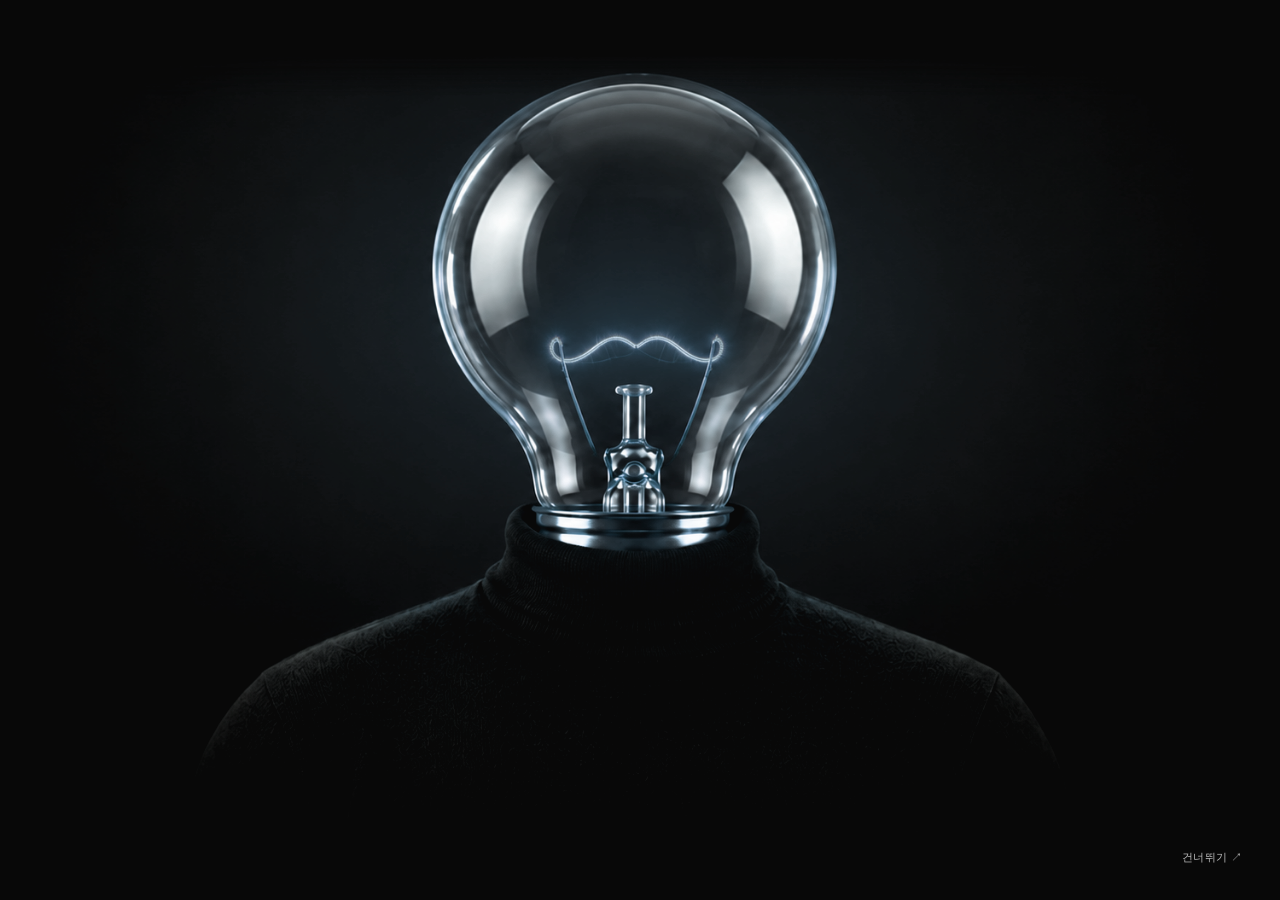
==== index.html @ e4fcd498 "Increase inspiration flashlight diameter by twenty percent" ====
<!doctype html>
<html lang="ko">
<head><script>if(location.protocol==='file:'){location.replace('http://localhost:4173/'+location.search+location.hash);}</script><meta charset="utf-8"><meta name="viewport" content="width=device-width,initial-scale=1"><meta name="theme-color" content="#080808"><meta name="description" content="키워드 하나에서 시작하는 이미지와 읽을거리. 한 화면을 채우는 새로운 영감."><title>Ideation Guy — 아이디어 뽑기</title><link rel="stylesheet" href="style.css?v=flashlight-1"><link rel="stylesheet" href="dark.css?v=wordmark-1"><link rel="stylesheet" href="motion.css?v=2"><script src="runtime-config.js?v=collector-1"></script><script type="module" src="app.js?v=flashlight-size-7"></script></head>
<body class="dark-ui landing intro-playing">

<section id="guyIntro" aria-label="Ideation Guy 인트로" tabindex="-1"><canvas id="introCanvas" aria-hidden="true"></canvas><button id="skipIntro" type="button">건너뛰기 ↗</button></section>
<main class="workspace"><aside class="controls">
<h1 class="guy-brand" aria-label="Ideation Guy"><span class="brand-ideation" aria-hidden="true">IDEATION</span><span class="brand-guy" aria-hidden="true">Guy<span class="guy-brand-dot">.</span></span></h1>

<section id="drawStage" class="draw-stage" aria-label="아이디어 전구"><div><canvas id="drawCanvas" width="480" height="480" aria-hidden="true"></canvas><h2 id="drawHeading" hidden></h2><p id="drawMessage" hidden role="status" aria-live="polite"></p></div></section>

<section class="search-area" aria-label="레퍼런스 검색"><form id="searchForm"><label for="keyword" class="sr-only">검색 키워드</label><input id="keyword" name="keyword" placeholder="어떤 영감이 필요한가요?" maxlength="100" autocomplete="off" required><button type="submit" id="searchButton">아이디어 뽑기</button></form></section><label for="contentMode" class="sr-only">아이디어 종류</label><select id="contentMode" hidden><option value="images">이미지</option><option value="mixed" selected>이미지 + 읽을거리</option></select><nav class="idea-actions" aria-label="아이디어 도구">
<div class="tool-group" role="group" aria-label="아이디어 탐색"><button id="shuffle" class="shuffle"><span>새 아이디어 뽑기</span><span class="tool-icon" aria-hidden="true">↻</span></button>
<button id="historyToggle" type="button"><span>지난 결과</span><span id="historyCount" class="tool-end">0</span></button>
<section id="ideaSpace" hidden><button id="connect" class="connect"><span id="connectLabel">연결하기</span><span id="connectIcon" class="tool-icon" aria-hidden="true">↗</span></button></section>
</div><div class="tool-group" role="group" aria-label="수집과 브레인스토밍"><button id="savedToggle" class="saved-toggle" hidden><span id="savedLabel">모아둔 것</span><span id="savedCount" class="tool-end">0</span></button>
<button id="boardToggle"><span>무드보드 · 브레인스토밍</span></button></div><div class="tool-group tool-light" role="group" aria-label="영감 손전등">
<button id="flashlightToggle" type="button" role="switch" aria-checked="true"><span>영감 손전등</span><span id="flashlightValue" class="tool-end">ON</span></button></div></nav><aside class="source-note" hidden><a id="cosmosSearch" class="cosmos-search" href="https://www.cosmos.so/" target="_blank" rel="noopener noreferrer">Cosmos에서 같은 키워드 보기 ↗</a><p><span id="providerLabel">Wikimedia Commons · 추첨 미리보기</span><br><a href="https://commons.wikimedia.org/wiki/Commons:Reusing_content_outside_Wikimedia" target="_blank" rel="noopener noreferrer">작가 · 이용 조건 확인 ↗</a></p></aside></aside>
<section class="results" aria-label="검색 결과" hidden><div class="result-bar" hidden><div><span id="resultLabel" hidden></span><h2 id="resultTitle">빈티지 포스터 <span>· 10가지</span></h2></div></div><p id="status" hidden role="status" aria-live="polite"></p><section class="idea-space" aria-label="연결한 아이디어"><div id="pairPanel" hidden>
<div><div id="pairImages" class="pair-images"></div><p id="pairSelectionStatus" role="status" aria-live="polite"></p></div>
<div class="idea-prompts"><form id="combineForm">
<details class="optional-features"><summary>특징 직접 더하기</summary><label for="featureA">1번 자료 특징 · 선택</label><input id="featureA" placeholder="비워두면 카드에서 연결" maxlength="120">
<label for="featureB">2번 자료 특징 · 선택</label><input id="featureB" placeholder="비워두면 카드에서 연결" maxlength="120"><label for="featureC">3번 자료 특징 · 선택</label><input id="featureC" placeholder="가져올 특징을 직접 입력" maxlength="120">
<label for="featureD">4번 자료 특징 · 선택</label><input id="featureD" placeholder="가져올 특징을 직접 입력" maxlength="120"></details>
<button type="submit">아이디어 믹스 만들기</button>
</form></div>
</div></section><p id="readingNotice" hidden role="status"></p><div id="grid" class="grid viewport-wall" aria-busy="false"></div><div id="empty" class="empty" hidden></div>

</section>

</main>

<dialog id="historyDialog" aria-labelledby="historyHeading"><button class="close" id="closeHistory" aria-label="지난 결과 닫기">×</button><h2 id="historyHeading">지난 결과</h2><div id="historyList"></div></dialog>
<dialog id="mixDialog" aria-labelledby="mixHeading"><button class="close" id="closeMix" aria-label="제작실 닫기">×</button><div id="mixStudio"></div></dialog>
<dialog id="detail"><button class="close" id="closeDetail" aria-label="상세 보기 닫기">×</button><div id="detailBody"></div></dialog>
<dialog id="boardDialog" aria-label="무드보드와 브레인스토밍"><div class="board-toolbar"><button id="closeBoard" aria-label="무드보드 닫기">← 돌아가기</button><button id="addBoardNote">메모 추가 +</button><button id="arrangeBoard">정렬하기</button><button id="connectBoard" aria-pressed="false">화살표 연결 →</button><button id="deleteBoardArrow" disabled>선택 연결 삭제</button><span id="boardStatus" role="status"></span></div><div id="boardViewport"><div id="boardSurface"></div><p id="boardEmpty">아이디어를 모아두면 이곳에 펼쳐집니다.</p></div></dialog><a href="privacy.html" class="privacy-link">개인정보처리방침</a><a href="concepts.html" class="concept-link">시안 비교 ↗</a><a href="connections.html" class="connections-link">연결 현황 ↗</a></body></html>
---- style.css ----
:root{--ink:#111;--muted:#777;--line:#111;--soft:#e4e4e4}*{box-sizing:border-box}html,body{margin:0;height:100%;background:#fff;color:var(--ink)}body{font-family:Arial,'Apple SD Gothic Neo','Noto Sans KR',sans-serif;font-size:13px}button,input,textarea{font:inherit}button{cursor:pointer;color:inherit}a{color:inherit;text-decoration:none}button,a,input{-webkit-tap-highlight-color:transparent}button:focus-visible,a:focus-visible,input:focus-visible{outline:2px solid #111;outline-offset:3px}button:disabled{opacity:.4;cursor:wait}header{height:76px;display:flex;align-items:center;justify-content:space-between;border-bottom:1px solid #111;padding:0 30px;gap:15px}.brand{font-size:22px;display:flex;align-items:baseline;gap:17px;white-space:nowrap}.brand-sub{font-family:'Courier New',monospace;font-size:22px;letter-spacing:-1px}.saved-toggle{background:transparent;border:0;border-bottom:1px solid #111;padding:3px 0;font-size:11px;white-space:nowrap}.saved-toggle span{margin-left:8px}.workspace{display:grid;grid-template-columns:278px minmax(0,1fr);height:calc(100vh - 76px);max-width:none;margin:0}.controls{border-right:1px solid #111;padding:27px 28px;display:flex;flex-direction:column;overflow:auto}.intro{padding:0}.intro h1{font-size:14px;font-weight:400;margin:0 0 12px}.intro p{font-size:10px;line-height:1.7;color:#777;margin:0 0 22px}.search-area{padding:0}form{display:flex;flex-direction:column;gap:18px}input{width:100%;border:0;border-bottom:1px solid #111;padding:10px 0;background:#fff;border-radius:0;font-size:15px;outline:none}input::placeholder{font-size:11px;color:#999}form button{border:1px solid #111;background:#111;color:#fff;border-radius:0;padding:14px 10px;font-size:13px;width:100%}.suggestions{display:flex;flex-wrap:wrap;gap:6px;margin-top:20px}.suggestions button{background:#fff;border:1px solid #aaa;border-radius:0;font-size:10px;padding:5px 7px}.tool-help{margin-top:35px;border-top:1px solid #ddd;padding-top:15px}.tool-help p{font-size:10px;color:#777;line-height:1.9;margin:0 0 18px}.source-note{margin-top:auto;padding-top:50px}.source-note p{color:#888;font-size:9px;line-height:2;margin:0}.source-note a{border-bottom:1px solid #aaa}.results{padding:26px 28px 30px;overflow:auto;min-width:0}.result-bar{display:flex;justify-content:space-between;align-items:center;gap:16px;padding-bottom:14px;border-bottom:1px solid #111}h2{font-size:14px;font-weight:400;margin:0;line-height:1.5}h2 span{font-family:'Courier New',monospace;font-size:11px;color:#777;margin-left:8px}.shuffle{border:1px solid #111;background:#fff;border-radius:0;padding:7px 10px;font-size:17px;display:flex;gap:7px;align-items:center;white-space:nowrap}.shuffle span{font-size:11px}#status{margin:14px 0 20px;color:#888;line-height:1.7;font-size:10px;min-height:18px}.grid{display:grid;grid-template-columns:repeat(5,minmax(0,1fr));gap:26px 16px;align-items:start}.card{min-width:0}.image-wrap{position:relative;border:1px solid #ddd;aspect-ratio:1;background:#fff;overflow:hidden}.image-open{width:100%;height:100%;background:#fff;padding:7px;border:0;border-radius:0;display:block}.image-open img{width:100%;height:100%;object-fit:contain;display:block}.number{position:absolute;left:6px;top:6px;font-family:'Courier New',monospace;font-size:9px;background:#fffc;padding:3px;pointer-events:none}.save{position:absolute;right:6px;top:6px;width:23px;height:23px;border:1px solid #111;border-radius:0;background:#fff;font-size:15px;line-height:1;display:grid;place-items:center;padding:0}.save.active{color:#fff;background:#111}.card h3{font-size:10px;font-weight:400;line-height:1.6;margin:8px 0 4px;overflow-wrap:anywhere;display:-webkit-box;-webkit-line-clamp:2;-webkit-box-orient:vertical;overflow:hidden}.credit{font-size:9px;color:#777;margin:0 0 6px;overflow:hidden;white-space:nowrap;text-overflow:ellipsis;line-height:1.5}.card-links{font-size:9px;display:flex;gap:8px;align-items:flex-start;justify-content:space-between;color:#777}.card-links a{border-bottom:1px solid #bbb}.card-links a:last-child{white-space:nowrap}.empty{border:1px solid #ddd;text-align:center;padding:60px 20px;font-size:12px;color:#777;line-height:1.8}.empty button{border:1px solid #111;background:#fff;padding:10px 20px;margin-top:15px}.skeleton .image-wrap{background:#f7f7f7;border-color:#eee}.skeleton:after{content:'';display:block;margin-top:12px;height:8px;width:65%;background:#eee}.idea-space{margin-top:35px;padding-top:18px;border-top:1px solid #ddd}.connect{background:#fff;border:1px solid #111;border-radius:0;padding:9px 12px;font-size:11px}#pairPanel:not([hidden]){display:grid;grid-template-columns:1fr 1fr;align-items:center;gap:28px;border:1px solid #ddd;padding:25px;margin-top:18px;max-width:700px}.pair-images{display:grid;grid-template-columns:1fr 1fr;gap:16px;align-items:center}.pair-item{min-width:0}.pair-item img{display:block;width:100%;aspect-ratio:1;object-fit:contain;border:1px solid #ddd;padding:5px}.pair-item span{display:block;font-size:9px;overflow:hidden;white-space:nowrap;text-overflow:ellipsis;margin-top:7px}.pair-item a{font-size:9px;color:#777;display:inline-block;margin-top:6px;border-bottom:1px solid #aaa}.idea-prompts h3{font-size:15px;font-weight:400;line-height:1.7;margin:0 0 15px}.idea-prompts p{font-size:11px;line-height:1.8;color:#777}.sr-only{position:absolute;width:1px;height:1px;overflow:hidden;clip:rect(0,0,0,0)}[hidden]{display:none!important}dialog{border:1px solid #111;border-radius:0;padding:35px;width:min(840px,94vw);max-height:92vh;background:#fff;color:#111}dialog::backdrop{background:#0006}.close{position:absolute;right:9px;top:7px;background:#fff;border:0;font-size:28px;width:32px;height:32px;padding:0}#detailBody img{display:block;width:100%;max-height:55vh;object-fit:contain;background:#fff}#detailBody h3{font-size:17px;font-weight:400;line-height:1.6;overflow-wrap:anywhere}#detailBody p{font-size:12px;color:#777;line-height:1.8}#detailBody a{display:inline-block;border-bottom:1px solid #111;margin-right:20px;font-size:12px}#detailBody button{background:#111;color:#fff;border:1px solid #111;padding:10px 15px;margin-top:15px;border-radius:0}.broken-label{padding:20px;font-size:11px;color:#777;display:grid;place-items:center;height:100%;line-height:1.8}@media(min-width:1600px){.workspace{grid-template-columns:310px minmax(0,1fr)}.controls{padding:30px}.results{padding:28px 35px}.grid{gap:28px 22px}}@media(max-width:1100px){.workspace{grid-template-columns:235px minmax(0,1fr)}.controls{padding:25px 20px}.results{padding:24px 20px}.grid{grid-template-columns:repeat(4,minmax(0,1fr));gap:24px 12px}.brand-sub{font-size:20px}}@media(max-width:760px){html,body{height:auto}header{height:65px;padding:0 18px}.brand{font-size:19px;gap:12px}.brand-sub{font-size:13px;letter-spacing:-.6px}.saved-toggle{font-size:10px}.workspace{height:auto;display:block}.controls{border-right:0;border-bottom:1px solid #111;padding:22px 18px 18px;overflow:visible}.intro{display:none}form{flex-direction:row;gap:14px;align-items:stretch}input{flex:1;min-width:0;width:auto;font-size:14px;padding:10px 0}form button{width:auto;padding:10px 15px;font-size:11px;white-space:nowrap}.suggestions{margin-top:14px;gap:8px}.suggestions button{padding:3px 7px;font-size:9px}.tool-help,.source-note{display:none}.results{padding:20px 18px 30px;overflow:visible}.grid{grid-template-columns:repeat(2,minmax(0,1fr));gap:24px 14px}.result-bar{padding-bottom:12px}h2{font-size:13px}.shuffle{padding:6px 8px}#status{font-size:9px;margin:12px 0 16px}#pairPanel:not([hidden]){display:block;padding:20px}.idea-prompts{margin-top:22px}.pair-images{max-width:350px;margin:auto}dialog{padding:30px 20px}.card h3{font-size:10px}}

/* The opening view contains only the centered keyword form. */
body.landing .workspace{display:flex;align-items:center;justify-content:center;min-height:calc(100svh - 76px);height:auto;padding:45px 24px}
body.landing .controls{width:390px;max-width:100%;border:0;padding:0;overflow:visible;display:block}
body.landing .intro{display:block}
body.landing .intro h1{font-size:22px;margin-bottom:18px}
body.landing .intro p{font-size:13px;margin-bottom:40px}
body.landing form{display:flex;flex-direction:column;gap:28px}
body.landing input{width:100%;flex:none;font-size:21px;padding:12px 0;border-radius:0}
body.landing input::placeholder{font-size:15px}
body.landing form button{width:100%;padding:21px;font-size:16px}
body.landing .suggestions{margin-top:28px;gap:10px}
body.landing .suggestions button{font-size:12px;padding:7px 10px}
body.landing .tool-help,body.landing .source-note{display:none}
@media(max-width:760px){body.landing .workspace{min-height:calc(100svh - 65px);padding:40px 28px}body.landing .intro h1{font-size:20px}body.landing .intro p{font-size:12px;margin-bottom:30px}body.landing input{font-size:19px}body.landing form button{font-size:14px;padding:18px}body.landing .suggestions button{font-size:11px}}

.draw-stage{position:fixed;inset:76px 0 0;background:#fff;display:grid;place-items:center;text-align:center;padding:25px;overflow:auto}.draw-stage>div{max-width:100%;width:360px}.draw-stage canvas{display:block;width:100%;height:auto;aspect-ratio:360/390;margin:auto}.draw-stage h2{font-size:16px;font-weight:400;margin:6px 0 15px;overflow-wrap:anywhere}.draw-stage p{font-size:11px;color:#777;line-height:1.8;margin:0}body.drawing .workspace{display:none}@media(max-width:760px){.draw-stage{inset:65px 0 0;padding:25px 30px}.draw-stage>div{width:320px}.draw-stage h2{font-size:14px}}@media(prefers-reduced-motion:reduce){.draw-stage canvas{opacity:.85}}
/* The product machine is part of the opening form, rather than a separate screen. */
.draw-stage{position:relative;inset:auto;display:block;padding:0;overflow:visible;background:transparent;margin:0 auto 15px;text-align:center;width:265px;max-width:100%}
.draw-stage>div{width:100%;max-width:100%}.draw-stage canvas{width:100%;height:auto}
body.landing .workspace{padding:24px;min-height:calc(100svh - 76px)}
body.landing .intro h1{font-size:16px;margin-bottom:10px}body.landing .intro p{font-size:11px;margin-bottom:22px}
body.landing form{gap:20px}body.landing form button{padding:17px;font-size:14px}body.landing .suggestions{margin-top:20px}
body.drawing .workspace{display:flex;align-items:center;justify-content:center;min-height:calc(100svh - 76px);height:auto;padding:30px 24px}
body.drawing .controls{border:0;padding:0;width:390px;max-width:100%;overflow:visible;display:block}
body.drawing .controls>.intro,body.drawing .search-area,body.drawing .tool-help,body.drawing .source-note,body.drawing .results{display:none}
body.drawing .draw-stage{width:360px;margin:0 auto}body.drawing .draw-stage h2{margin:8px 0 12px}
@media(max-width:760px){.draw-stage{inset:auto;width:225px}body.landing .workspace{min-height:calc(100svh - 65px);padding:24px 28px}body.drawing .workspace{min-height:calc(100svh - 65px)}body.drawing .draw-stage{width:320px}body.landing .intro p{margin-bottom:20px}}

/* Only the lottery image and a single search field on the opening screen. */
body.landing header,body.drawing header{display:none}
body.landing .workspace,body.drawing .workspace{min-height:100svh;padding:30px 28px}
body.landing .controls{width:390px}
body.landing .draw-stage{width:285px;margin-bottom:18px}
body.landing form{display:flex;flex-direction:row;align-items:center;gap:0;border-bottom:1px solid #111}
body.landing input{flex:1;min-width:0;width:auto;border:0;padding:13px 0;font-size:19px}
body.landing form button{width:46px;height:46px;flex:none;border:0;background:#fff;color:#111;font-size:27px;padding:0}
body.landing input::placeholder{font-size:14px}
@media(max-width:760px){body.landing .draw-stage{width:250px}body.landing .controls{width:360px}body.landing input{font-size:17px}}

/* Larger lottery product, with the requested underlined input and black button. */
body.landing .controls{width:460px;max-width:100%}
body.landing .draw-stage{width:390px;max-width:100%;margin-bottom:10px}
body.landing form{flex-direction:column;align-items:stretch;border:0;gap:28px}
body.landing input{width:100%;flex:none;border-bottom:1px solid #111;padding:13px 0;font-size:20px}
body.landing input::placeholder{font-size:17px}
body.landing form button{width:100%;height:auto;min-height:58px;background:#111;color:#fff;font-size:17px;padding:18px;border:1px solid #111}
@media(max-width:760px){body.landing .workspace{padding:24px 25px}body.landing .draw-stage{width:335px;margin-bottom:8px}body.landing form{gap:24px}body.landing input{font-size:18px}body.landing input::placeholder{font-size:15px}body.landing form button{font-size:16px;min-height:56px}}

.cosmos-search {display:inline-block;font-size:12px;color:#777;text-underline-offset:3px;margin-top:12px;}

/* Results: tools live in the left panel; no global header. */
.workspace{height:100svh}
.idea-actions{display:flex;flex-direction:column;gap:10px;margin-top:30px;padding-top:24px;border-top:1px solid #ddd}
.idea-actions button{display:flex;align-items:center;justify-content:flex-start;gap:8px;width:100%;min-height:43px;border:1px solid #111;background:#fff;padding:11px 12px;font-size:12px;text-align:left;border-radius:0}
.idea-actions .shuffle{font-size:15px}
.idea-actions .shuffle span{font-size:12px}
.idea-actions .saved-toggle span{margin-left:auto}
.idea-space:has(#pairPanel[hidden]){display:none}
body.landing .idea-actions,body.drawing .idea-actions{display:none}
.source-note .cosmos-search{font-size:10px;margin:0 0 18px;line-height:1.7}
@media(max-width:760px){
 .workspace{height:auto;min-height:100svh}
 .idea-actions{margin-top:20px;padding-top:18px;gap:8px}
 .idea-actions button{min-height:40px}
}

/* A connection produces an editable, archivable idea. */
.idea-space{margin:0 0 26px;padding:0;border:0}
#pairPanel:not([hidden]){max-width:none;margin:0;grid-template-columns:minmax(240px,1fr) minmax(260px,1fr);align-items:start}
#combineForm{gap:10px}
#combineForm label,#combinationResult label{font-size:11px;color:#777}
#combineForm input{font-size:13px;padding:9px 0}
#combineForm input::placeholder{font-size:12px}
#combineForm button{margin-top:8px;padding:12px;font-size:12px}
#combinationResult{margin-top:22px}
#ideaResult{display:block;width:100%;resize:vertical;min-height:155px;border:1px solid #ccc;background:#fff;border-radius:0;margin:10px 0 12px;padding:12px;font-size:12px;line-height:1.8}
#saveConnection,.remove-connection{border:1px solid #111;background:#fff;border-radius:0;padding:10px 12px;font-size:11px}
#connectionStatus:empty{display:none}
.connection-open{display:block;width:100%;border:0;background:#fff;padding:0;text-align:left}
.connection-thumbnails{display:grid;grid-template-columns:1fr 1fr;gap:8px}
.connection-thumbnails img{width:100%;aspect-ratio:1;object-fit:contain;border:1px solid #ddd;padding:5px}
.connection-card .connection-text{font-size:11px;line-height:1.8;white-space:pre-wrap;color:#555;margin:8px 0 12px;display:-webkit-box;-webkit-line-clamp:5;-webkit-box-orient:vertical;overflow:hidden}
#detailBody .connection-text{white-space:pre-wrap}
#detailBody .connection-thumbnails img{max-height:250px}
@media(max-width:760px){#pairPanel:not([hidden]){display:block}.idea-prompts{margin-top:22px}}

#contentMode{margin-top:18px;width:100%;padding:10px;border:1px solid #ccc;background:#fff;color:#111;font:inherit;border-radius:0}
body.drawing #contentMode{display:none}
.reading-card{position:relative}
.reading-open{display:block;width:100%;aspect-ratio:1;border:1px solid #ddd;background:#fff;text-align:left;padding:14px 12px;overflow:hidden;color:#111}
.reading-kind{display:block;font-size:9px;color:#777;margin-bottom:22px;padding-right:25px}
.reading-open h3{font-size:14px;line-height:1.6;-webkit-line-clamp:4;margin:0 0 12px}
.reading-excerpt{font-size:10px;line-height:1.7;color:#777;display:-webkit-box;-webkit-line-clamp:4;-webkit-box-orient:vertical;overflow:hidden;margin:0}
.reading-card>.credit{margin-top:8px}
.reading-card>a{font-size:10px;border-bottom:1px solid #aaa;color:#777}
.reference-text{aspect-ratio:1;padding:14px;border:1px solid #ddd;background:#fafafa;overflow:auto;font-size:12px;line-height:1.7}
.reference-text>span{font-size:9px;color:#777}
#readingNotice{font-size:11px;color:#777;line-height:1.8;margin:0 0 18px}

/* A shared masonry wall for photographs and reading cards. */
.grid{display:block;column-count:5;column-gap:20px}
.card{break-inside:avoid;page-break-inside:avoid;margin:0 0 20px;position:relative}
.image-wrap{aspect-ratio:auto;border:0;border-radius:3px}
.image-open{height:auto;padding:0}
.image-open img{width:100%;height:auto;object-fit:contain}
.card:not(.reading-card):not(.connection-card)>h3,.card:not(.reading-card):not(.connection-card)>.credit,.card:not(.reading-card):not(.connection-card)>.card-links,.number{display:none}
.save{width:28px;height:28px;top:9px;right:9px;background:#fff;font-size:18px;opacity:0;transition:opacity .15s}
.card:hover .save,.card:focus-within .save,.save.active{opacity:1}
.skeleton .image-wrap{aspect-ratio:3/4}
.skeleton:after{display:none}
.reading-open{aspect-ratio:auto;min-height:230px;padding:22px 18px;border-radius:3px}
.reading-kind{margin-bottom:22px;line-height:1.5}
.reading-open h3{font-size:17px;line-height:1.5;-webkit-line-clamp:6;margin-bottom:14px}
.reading-excerpt{font-size:13px;line-height:1.8;-webkit-line-clamp:8}
.reading-source{font-size:10px;line-height:1.6;color:#888;margin:20px 0 0}
@media(max-width:1100px){.grid{column-count:4;column-gap:14px}.card{margin-bottom:14px}}
@media(max-width:760px){.grid{column-count:2;column-gap:14px}.reading-open{min-height:190px;padding:18px 12px}.reading-open h3{font-size:14px}.reading-excerpt{font-size:11px}.save{opacity:1}}
@media(hover:none){.save{opacity:1}}

#boardDialog{width:96vw;max-width:none;height:92svh;max-height:92svh;padding:0;overflow:hidden}
.board-toolbar{display:flex;align-items:center;gap:12px;padding:15px 20px;border-bottom:1px solid #111;flex-wrap:wrap}
.board-toolbar button{background:#fff;border:1px solid #111;border-radius:0;padding:9px 12px;font-size:12px}
#boardStatus{font-size:11px;color:#777}
#boardViewport{position:relative;height:calc(100% - 66px);overflow:auto;background:#f4f4f2}
#boardSurface{position:relative;width:1800px;height:2000px;background-image:radial-gradient(#d4d4d0 1px,transparent 1px);background-size:20px 20px}
#boardEmpty{position:absolute;top:40px;left:30px;font-size:12px;color:#777;pointer-events:none}
.board-card{position:absolute;width:240px;background:#fff;border:1px solid #ddd;padding:10px;box-shadow:0 3px 9px #00000008}
.board-handle{display:block;width:100%;border:0;background:#fff;padding:3px 0 10px;text-align:left;font-size:11px;white-space:nowrap;overflow:hidden;text-overflow:ellipsis;cursor:grab;touch-action:none}
.board-handle:active{cursor:grabbing}
.board-card img{display:block;width:100%;max-height:240px;object-fit:contain}
.board-card>a{display:inline-block;margin-top:10px;font-size:10px;color:#777;border-bottom:1px solid #aaa}
.board-reading{font-size:12px;line-height:1.7;max-height:245px;overflow:auto}
.board-reading small{color:#777}
.board-pair{display:grid;grid-template-columns:1fr 1fr;gap:8px}
.board-idea{font-size:11px;white-space:pre-wrap;line-height:1.7;max-height:160px;overflow:auto}
.board-note{background:#fffbdc}
.board-note .board-handle{background:transparent}
.board-note textarea{width:100%;height:170px;border:0;background:transparent;resize:none;font-size:13px;line-height:1.8}
.board-remove{border:0;background:transparent;font-size:10px;color:#777;padding:6px 0}
@media(max-width:760px){.board-toolbar{gap:8px;padding:10px}.board-toolbar button{font-size:10px;padding:8px}#boardViewport{height:calc(100% - 60px)}}

/* Shortest-column wall: adapt quantity rather than enlarge cards. */
.grid{position:relative;display:block;column-count:auto;min-height:calc(100svh - 56px)}
.grid>.card{position:absolute;margin:0;break-inside:auto}
.image-open img{width:100%;height:auto;min-height:120px;max-height:460px;object-fit:cover}
.skeleton{position:relative!important;display:inline-block;width:18%;margin:0 1% 20px!important}
@media(max-width:760px){.grid{min-height:65svh}.image-open img{min-height:100px;max-height:360px}}

.grid{min-height:0}
.controls{position:relative;z-index:1;isolation:isolate}

.pair-slot{position:relative;min-width:0;min-height:220px;border:1px dashed #aaa;padding:12px;background:#fafafa;cursor:pointer;outline-offset:3px}
.pair-slot.selected-slot{border-color:#111}
.pair-slot.drag-over{border:2px solid #111;background:#f0f0ec}
.pair-slot img{width:100%;height:220px;object-fit:contain;display:block}
.pair-slot .reference-text{height:220px;aspect-ratio:auto;border:0;padding:10px}
.slot-title{display:block;font-size:10px;line-height:1.7;margin-top:10px;overflow:hidden;white-space:nowrap;text-overflow:ellipsis;padding-right:20px}
.slot-index{font-size:11px;color:#888}
.slot-empty{display:grid;place-items:center;min-height:175px;font-size:12px;line-height:1.8;color:#777;text-align:center}
.clear-pair{position:absolute;right:8px;top:8px;background:#fff;border:1px solid #aaa;width:24px;height:24px;padding:0;font-size:16px}
.dragging-idea{opacity:.45}
#pairSelectionStatus:empty{display:none}
#pairSelectionStatus{font-size:11px;color:#777;margin:10px 0 0}
#grid .image-open,#grid .reading-open{cursor:grab}
#grid .image-open:active,#grid .reading-open:active{cursor:grabbing}
@media(max-width:760px){.pair-slot{padding:9px;min-height:180px}.pair-slot img,.pair-slot .reference-text{height:160px}.slot-empty{font-size:10px;min-height:145px}}

.optional-features{margin:0 0 18px}.optional-features summary{cursor:pointer;color:#777;font-size:12px;margin-bottom:14px}.expansion-keywords{display:flex;flex-wrap:wrap;gap:8px;margin:20px 0}.expansion-keywords button{background:white;color:#111;border:1px solid #aaa;padding:8px 12px;font-size:12px;cursor:pointer}.expansion-keywords button:hover{border-color:#111;background:#f5f5f5}

.board-card{z-index:2}.board-arrows{position:absolute;inset:0;z-index:1;overflow:visible;pointer-events:none}.board-arrows g{pointer-events:auto;cursor:pointer}.board-arrows g:focus{outline:none}.board-arrows g:focus path:first-child{stroke:#6750b5;stroke-width:3}.connecting .board-card{cursor:crosshair}.connecting .board-card:hover,.board-card.connection-start{outline:2px solid #111;outline-offset:3px}#connectBoard[aria-pressed="true"]{background:#111;color:white}

/* Keep reading previews concise; complete excerpts remain in the detail view. */
.reading-open h3{-webkit-line-clamp:3}.reading-excerpt{-webkit-line-clamp:4}

/* Reading previews should not occupy more space than surrounding image cards. */
.reading-open{height:230px;min-height:0;display:flex;flex-direction:column;padding:18px 16px;gap:10px}.reading-kind{margin-bottom:0;flex-shrink:0}.reading-open h3{font-size:16px;margin:0;flex-shrink:0;-webkit-line-clamp:3}.reading-excerpt{-webkit-line-clamp:3;flex-shrink:1}.reading-source{margin:0;margin-top:auto;flex-shrink:0}
@media(max-width:760px){.reading-open{height:210px;min-height:0;padding:16px 12px}.reading-open h3{font-size:14px}}

.privacy-link{position:fixed;bottom:10px;left:16px;font-size:11px;color:#777;z-index:10;background:#fff;padding:3px 5px;}

/* An illuminated glass bulb introduces the keyword search. */
body.landing,body.drawing{background:#faf9f6}
body.landing .workspace,body.drawing .workspace{min-height:100svh;padding:28px 24px 48px}
body.landing .controls,body.drawing .controls{width:460px;max-width:100%}
body.landing .draw-stage,body.drawing .draw-stage{width:430px;max-width:100%;margin:0 auto 12px}
.draw-stage canvas{aspect-ratio:1}
body.landing input{background:transparent;border-bottom-color:#36312a}
body.landing form button{background:#24211d;border-color:#24211d;transition:background .2s,box-shadow .2s}
body.landing form button:hover{background:#3b3021;box-shadow:0 4px 20px #bf843a20}
body.drawing .draw-stage h2{font-size:21px;letter-spacing:-.5px;color:#352a1c;margin:14px 0 8px}
body.drawing .draw-stage p{font-size:12px;color:#8a7b67}
body.landing .privacy-link,body.drawing .privacy-link{background:transparent;color:#958c7e}
@media(max-width:760px){body.landing .workspace,body.drawing .workspace{padding:20px 25px 42px}body.landing .draw-stage,body.drawing .draw-stage{width:min(350px,100%)}body.drawing .draw-stage h2{font-size:19px}}
@media(max-height:740px) and (min-width:761px){body.landing .draw-stage,body.drawing .draw-stage{width:340px}body.landing .workspace,body.drawing .workspace{padding-top:16px;padding-bottom:34px}}

/* Ideation Guy: a quiet dark entrance, followed by the bright reference wall. */
.guy-brand{display:none}
body.landing,body.drawing{background:#191918;color:#f5f1e9}
body.landing .guy-brand,body.drawing .guy-brand{display:block;font-size:24px;font-weight:400;letter-spacing:-.8px;text-align:center;margin:0 0 6px;line-height:1.3}
.guy-brand-dot{color:#e6b563}
body.landing .draw-stage,body.drawing .draw-stage{width:440px;margin-bottom:14px}
body.landing input{color:#f5f1e9;background:transparent;border-bottom-color:#77746c}
body.landing input::placeholder{color:#9c988f}
body.landing input:focus-visible{outline-color:#e6b563}
body.landing form button{color:#26221a;background:#eee7da;border-color:#eee7da}
body.landing form button:hover{background:#f9daa1;box-shadow:0 0 26px #f2b45116}
body.landing form button:focus-visible{outline-color:#e6b563}
body.drawing .draw-stage h2{color:#f3d9a7}
body.drawing .draw-stage p{color:#a39b8d}
body.landing .privacy-link,body.drawing .privacy-link{color:#88847b}
@media(max-width:760px){body.landing .guy-brand,body.drawing .guy-brand{font-size:21px}body.landing .draw-stage,body.drawing .draw-stage{width:min(350px,100%)}}
@media(max-height:740px) and (min-width:761px){body.landing .draw-stage,body.drawing .draw-stage{width:340px}}

/* Let the portrait fill the entrance and merge its dark backdrop with the page. */
body.landing .controls,body.drawing .controls{width:780px;max-width:100%}
body.landing .draw-stage,body.drawing .draw-stage{width:min(760px,74svh);max-width:100%;margin:0 auto 4px}
body.landing .draw-stage canvas,body.drawing .draw-stage canvas{mix-blend-mode:lighten}
body.landing .search-area{width:460px;max-width:100%;margin:0 auto}
body.landing .workspace,body.drawing .workspace{padding:24px 24px 44px}
body.landing .guy-brand,body.drawing .guy-brand{margin:0;font-size:22px}
@media(max-width:760px){body.landing .draw-stage,body.drawing .draw-stage{width:min(620px,70svh);max-width:calc(100vw - 16px)}body.landing .controls,body.drawing .controls{width:100%}body.landing .workspace,body.drawing .workspace{padding:22px 8px 42px}body.landing .search-area{width:calc(100% - 40px)}body.landing .guy-brand,body.drawing .guy-brand{font-size:20px}}

/* Full-bleed opening film; the form appears after the character turns. */
body.landing,body.drawing{background:var(--entrance-backdrop,var(--entrance-bg,#050505))}
#guyIntro{position:fixed;inset:0;background:var(--entrance-backdrop,var(--entrance-bg,#050505));z-index:100;overflow:hidden}
#introCanvas{display:block;width:100%;height:100%;mix-blend-mode:lighten}
#skipIntro{position:absolute;right:28px;bottom:25px;background:transparent;color:#b5aa98;border:0;padding:10px;font-size:11px;letter-spacing:.3px;cursor:pointer}
#skipIntro:focus-visible{outline:1px solid #e6b563}
body.intro-playing{overflow:hidden;background:var(--entrance-backdrop,var(--entrance-bg,#050505))}
body.intro-playing .workspace,body.intro-playing .privacy-link{visibility:hidden}
@media(max-width:760px){#skipIntro{right:16px;bottom:18px}}

.concept-link{display:none}body.landing .concept-link{display:block;position:fixed;right:20px;bottom:14px;font-size:11px;color:#999;z-index:10}body.intro-playing .concept-link{visibility:hidden}
#guyIntro:focus{outline:none}

/* Blend the full isolated portrait group into the spotlight backdrop. */
body.landing .controls,body.drawing .controls{mix-blend-mode:var(--entrance-blend,normal)}

/* Three character choices stay close to the brand without covering the portrait. */
.entrance-modes{display:none}
body.landing .entrance-modes{display:flex;align-items:center;justify-content:center;gap:5px;margin:13px auto 4px;flex-wrap:wrap}
.entrance-modes button{display:flex;align-items:center;gap:7px;border:1px solid transparent;border-radius:999px;background:transparent;color:#aaa49a;padding:8px 11px;font-size:11px;line-height:1.2;transition:background .2s,color .2s,border-color .2s}
.entrance-modes button:hover{color:#fff3dc;background:#ffffff0a}
.entrance-modes button[aria-pressed="true"]{color:#f1dfbb;background:#ffffff0a;border-color:#b69a614d}
.entrance-modes button:focus-visible{outline:2px solid #e6b563;outline-offset:3px}
.mode-dot{width:9px;height:9px;border-radius:50%;flex-shrink:0}.mode-black{background:#af9c7d}.mode-prince{background:#a67dd0}.mode-tv{background:#e69a5a}
@media(max-width:560px){.entrance-modes button{font-size:10px;padding:8px 9px}body.landing .entrance-modes{gap:2px;margin-top:12px}}

body.landing .draw-stage{width:min(760px,calc(74svh - 48px))}
@media(max-width:760px){body.landing .draw-stage{width:min(620px,calc(70svh - 44px))}}

.connections-link{position:fixed;right:24px;bottom:56px;font:12px system-ui;color:#777;z-index:20;text-decoration:none}.landing .connections-link{color:#aaa}
---- dark.css ----
:root{color-scheme:dark;--ink:#ffffff;--muted:#a0a0a0;--line:#353535;--soft:#242424}
html,body.dark-ui{background:#080808;color:var(--ink)}
body.dark-ui{overflow:hidden}
body.dark-ui button:focus-visible,body.dark-ui a:focus-visible,body.dark-ui input:focus-visible,body.dark-ui textarea:focus-visible{outline-color:#ffffff}
body.dark-ui .workspace{height:100svh;min-height:0;overflow:hidden}
body.dark-ui .controls{background:#101010;border-color:#333333;padding-top:30px;padding-bottom:50px}
body.dark-ui .guy-brand{display:block;font-size:20px;font-weight:400;letter-spacing:-.6px;margin:0 0 32px}
body.dark-ui input,body.dark-ui textarea,body.dark-ui select{color:#ffffff;background:transparent;border-color:#595959}
body.dark-ui input::placeholder{color:#999999}
body.dark-ui #searchButton{color:#111111;background:#ffffff;border-color:#ffffff;border-radius:4px}
body.dark-ui #searchButton:hover{background:#e5e5e5}
body.dark-ui .idea-actions{border-color:#333333;gap:10px}
body.dark-ui .idea-actions button,body.dark-ui .empty button,body.dark-ui .board-toolbar button,body.dark-ui #saveConnection,body.dark-ui .remove-connection,body.dark-ui .expansion-keywords button{color:#eeeeee;border-color:#454545;background:#171717;border-radius:4px}
body.dark-ui .idea-actions button:hover{background:#242424;border-color:#ffffff}
body.dark-ui .idea-actions #flashlightToggle{margin-top:8px;border-color:#ffffff;color:#ffffff}
#flashlightValue{margin-left:auto;font-size:10px;letter-spacing:1px;padding:3px 7px;border-radius:3px;background:#ffffff;color:#111111}
#flashlightToggle[aria-checked="false"] #flashlightValue{background:#333333;color:#aaa}
.flashlight-help{font-size:10px;color:#a0a0a0;margin:-3px 2px 2px;line-height:1.6}
body.dark-ui .results{background:#080808;padding-top:22px;overflow:hidden;height:100%;min-height:0}
body.dark-ui #readingNotice,body.dark-ui #status{color:#aaaaaa}
body.dark-ui .reading-open,body.dark-ui .connection-open,body.dark-ui .reference-text,body.dark-ui .image-wrap,body.dark-ui .image-open{background:#161616;color:#ffffff;border-color:#393939}
body.dark-ui .reading-kind{color:#ffffff}
body.dark-ui .reading-source,body.dark-ui .reading-excerpt,body.dark-ui .connection-text,body.dark-ui .broken-label{color:#aaaaaa}
body.dark-ui .save,body.dark-ui .clear-pair{background:#111d;color:#ffffff;border-color:#ffffff;border-radius:4px}
body.dark-ui .save.active{background:#ffffff;color:#111111}
body.dark-ui .empty,body.dark-ui #pairPanel{background:#141414;border-color:#393939;color:#cccccc}
body.dark-ui .pair-slot{background:#181818;border-color:#5e5e5e}
body.dark-ui .pair-slot.selected-slot,body.dark-ui .pair-slot.drag-over{border-color:#ffffff}
body.dark-ui .pair-slot.drag-over{background:#2a2a2a}
body.dark-ui .idea-prompts p,body.dark-ui .optional-features summary{color:#aaaaaa}
body.dark-ui #ideaResult{background:#111111;border-color:#494949;color:#ffffff}
body.dark-ui dialog{background:#111111;color:#ffffff;border-color:#5e5e5e;border-radius:8px}
body.dark-ui dialog::backdrop{background:#000b;backdrop-filter:blur(5px)}
body.dark-ui .close{background:#111111;color:#ffffff}
body.dark-ui #detailBody img{background:#080808}
body.dark-ui #detailBody p{color:#bbbbbb}
body.dark-ui #detailBody a{border-color:#ffffff}
body.dark-ui #detailBody button{background:#ffffff;color:#111111;border-color:#ffffff}
body.dark-ui #boardViewport{background:#080808}
body.dark-ui #boardSurface{background-image:radial-gradient(#3b3b3b 1px,transparent 1px)}
body.dark-ui .board-card,body.dark-ui .board-handle{background:#1a1a1a;border-color:#494949;color:#ffffff}
body.dark-ui .board-note{background:#303030}
body.dark-ui .board-note .board-handle,body.dark-ui .board-note textarea{background:transparent;color:#ffffff}
body.dark-ui .board-arrows path:not([stroke="transparent"]){stroke:#ffffff}
body.dark-ui .board-arrows marker path{fill:#ffffff}
body.dark-ui .privacy-link,body.dark-ui .connections-link{color:#999999;background:transparent;font-size:10px}
body.dark-ui .privacy-link{left:25px;bottom:17px}
body.dark-ui .connections-link{left:25px;right:auto;bottom:39px}
body.dark-ui .concept-link{display:none!important}
body.dark-ui.landing .controls,body.dark-ui.drawing .controls{background:transparent;mix-blend-mode:normal}
body.dark-ui.landing .guy-brand,body.dark-ui.drawing .guy-brand{margin:0 0 4px;color:#ffffff}
body.dark-ui.landing .draw-stage,body.dark-ui.drawing .draw-stage{width:min(1160px,100vw);margin:0 auto 10px}
body.dark-ui.landing .controls,body.dark-ui.drawing .controls{width:min(1160px,100%)}
body.dark-ui .draw-stage canvas{aspect-ratio:1672/941;mix-blend-mode:lighten}
body.dark-ui #introCanvas{mix-blend-mode:lighten}
body.dark-ui.landing .workspace,body.dark-ui.drawing .workspace{padding:20px 16px 42px}
body.dark-ui.landing .draw-stage{max-height:65svh}
body.dark-ui.landing .draw-stage canvas{max-height:65svh;object-fit:contain}
body.dark-ui.landing .search-area{width:420px;margin:auto;max-width:90%}
body.dark-ui.landing form{gap:20px}
body.dark-ui.landing form button{min-height:48px;padding:14px;font-size:14px}
body.dark-ui.landing input{font-size:18px}
.viewport-wall>.card{overflow:hidden;border-radius:5px}
.viewport-wall .image-wrap,.viewport-wall .image-open,.viewport-wall .reading-open,.viewport-wall .connection-open{height:100%;max-height:100%;min-height:0}
.viewport-wall .image-open img{height:100%;max-height:none;min-height:0;object-fit:cover;aspect-ratio:auto!important}
.viewport-wall .reading-open{gap:10px;overflow:hidden}
.viewport-wall .reading-open h3{font-size:clamp(13px,1.05vw,17px);line-height:1.55}
.viewport-wall .reading-excerpt{font-size:12px}
.viewport-wall .connection-thumbnails img{max-height:110px}
.flashlight-mask{position:fixed;z-index:6;pointer-events:none;--light-x:-1000px;--light-y:-1000px;background:radial-gradient(circle at var(--light-x) var(--light-y),transparent 0px,transparent var(--light-core,100px),rgba(0,0,0,.18) var(--light-soft,112px),rgba(0,0,0,.72) var(--light-edge,124px),rgba(0,0,0,.9) var(--light-end,136px))}
.flashlight-mask::after{content:'';position:absolute;inset:0;background:radial-gradient(circle at var(--light-x) var(--light-y),rgba(255,255,255,.04) 0px,rgba(255,255,255,.08) var(--light-core,100px),transparent var(--light-end,136px))}
@media(max-width:760px){
 body.dark-ui:not(.landing):not(.drawing) .workspace{display:grid;grid-template-columns:minmax(0,1fr);grid-template-rows:auto minmax(0,1fr);height:100svh}
 body.dark-ui .controls{padding:13px 16px 12px;overflow:hidden}
 body.dark-ui .guy-brand{font-size:16px;margin:0 0 10px}
 body.dark-ui .search-area form{gap:10px}
 body.dark-ui .idea-actions{display:grid;grid-template-columns:repeat(2,minmax(0,1fr));gap:6px;margin-top:12px;padding-top:10px}
 body.dark-ui .idea-actions button{min-height:34px;font-size:10px;padding:7px 9px}
 body.dark-ui .idea-actions .shuffle span{font-size:10px}
 body.dark-ui .idea-actions #flashlightToggle{margin:0}
 body.dark-ui .flashlight-help{display:none}
 body.dark-ui .results{padding:10px 16px 14px;min-height:0}
 body.dark-ui #readingNotice{font-size:10px;margin-bottom:10px}
 body.dark-ui .privacy-link,body.dark-ui .connections-link{display:none}
 .viewport-wall .reading-open{padding:12px;gap:8px}
 .viewport-wall .reading-excerpt{font-size:11px;-webkit-line-clamp:2}
 .viewport-wall .reading-source{font-size:9px}
 body.dark-ui.landing .guy-brand{margin-bottom:12px}
 body.dark-ui.landing .draw-stage,body.dark-ui.drawing .draw-stage{width:160vw;max-width:none;margin-left:calc((100% - 160vw)/2)}
 body.dark-ui.landing .draw-stage canvas{max-height:56svh}
 .flashlight-mask{background:radial-gradient(circle at var(--light-x) var(--light-y),transparent 0px,transparent var(--light-core,85px),rgba(0,0,0,.18) var(--light-soft,95px),rgba(0,0,0,.72) var(--light-edge,105px),rgba(0,0,0,.9) var(--light-end,115px))}
}

body.dark-ui #status{font-size:11px;margin:0 0 9px;min-height:0;color:#bbbbbb}
body.dark-ui.landing .controls,body.dark-ui.drawing .controls{mix-blend-mode:lighten}

body.dark-ui.landing .idea-actions,body.dark-ui.drawing .idea-actions{display:none}

/* Keep live status announcements out of the visual result wall. */
body.dark-ui #status,body.dark-ui #readingNotice{position:absolute;width:1px;height:1px;min-height:0;margin:0;padding:0;border:0;overflow:hidden;clip-path:inset(50%);white-space:nowrap}

body.dark-ui #searchButton:hover{box-shadow:0 0 26px #ffffff16}
body.dark-ui #skipIntro{color:#bbbbbb}
body.dark-ui #skipIntro:focus-visible{outline-color:#ffffff}
body.dark-ui.drawing .draw-stage h2{color:#ffffff}
body.dark-ui.drawing .draw-stage p{color:#aaaaaa}
body.dark-ui .guy-brand-dot{color:#ffffff}
body.dark-ui .board-arrows g:focus path:first-child{stroke:#ffffff}
body.dark-ui .connecting .board-card:hover,body.dark-ui .board-card.connection-start{outline-color:#ffffff}
body.dark-ui #connectBoard[aria-pressed="true"]{background:#ffffff;color:#111111}

body.dark-ui #mixDialog{width:min(1060px,94vw);padding:28px;overflow:auto}
.mix-heading>span,.mix-lens{font-size:10px;letter-spacing:1px;color:#aaa}
.mix-heading h2{font-size:23px;margin:9px 40px 8px 0}
.mix-heading p{font-size:12px;color:#aaa}
body.dark-ui #remixIdeas,body.dark-ui .mix-card button,body.dark-ui #copyImagePrompt{background:#181818;border:1px solid #555;color:#fff;padding:9px 12px;border-radius:4px}
.mix-references{display:grid;grid-template-columns:1fr 1fr;gap:12px;margin:20px 0}
.mix-reference{display:flex;align-items:center;gap:12px;min-width:0;border:1px solid #333;border-radius:5px;padding:10px}
.mix-reference img,.mix-reference .reference-text{width:64px;height:64px;min-width:64px;object-fit:cover;font-size:9px;padding:0;overflow:hidden}
.mix-reference>span{font-size:11px;line-height:1.6;overflow-wrap:anywhere}
.mix-cards{display:grid;grid-template-columns:repeat(3,minmax(0,1fr));gap:12px}
.mix-card{padding:18px;border:1px solid #444;background:#171717;border-radius:5px;display:flex;flex-direction:column}
.mix-card h3{font-size:18px;line-height:1.5;margin:12px 0}
.mix-card p{font-size:12px;line-height:1.8;margin:0 0 12px;color:#ddd}
.mix-card .mix-visual{color:#aaa;font-size:11px}
.mix-card button{margin-top:auto}
body.dark-ui .mix-card button[aria-pressed="true"]{background:#fff;color:#111;border-color:#fff}
body.dark-ui #mixDialog #ideaResult,body.dark-ui #imagePrompt{width:100%;min-height:150px;padding:12px;color:#eee;background:#0d0d0d;border:1px solid #444;line-height:1.8;font-size:12px}
.mix-prompt{margin:18px 0}.mix-prompt summary{cursor:pointer;margin-bottom:12px;font-size:12px}
#promptStatus{color:#aaa;font-size:11px}
@media(max-width:760px){body.dark-ui #mixDialog{padding:22px 16px}.mix-cards{grid-template-columns:1fr}.mix-references{gap:8px}.mix-reference{display:block}.mix-reference img,.mix-reference .reference-text{display:block;margin-bottom:8px}.mix-heading h2{font-size:20px}}

body.dark-ui .idea-actions .tool-icon,body.dark-ui .idea-actions .tool-end{margin-left:auto;flex-shrink:0}
body.dark-ui .idea-actions #flashlightToggle{margin-top:4px}
body.dark-ui .results:has(#pairPanel:not([hidden])) #pairPanel{padding:14px;gap:16px}
body.dark-ui .results:has(#pairPanel:not([hidden])) .pair-slot{min-height:0;padding:8px}
body.dark-ui .results:has(#pairPanel:not([hidden])) .slot-empty{min-height:60px;margin:0;font-size:10px}
body.dark-ui .results:has(#pairPanel:not([hidden])) .pair-slot img{width:100%;max-height:95px;object-fit:contain}
body.dark-ui .results:has(#pairPanel:not([hidden])) .pair-slot .reference-text{max-height:95px;min-height:0;font-size:10px;overflow:hidden}
body.dark-ui .results:has(#pairPanel:not([hidden])) .slot-title{display:block;max-height:28px;overflow:hidden;font-size:9px;line-height:1.5}
body.dark-ui .results:has(#pairPanel:not([hidden])) .idea-space{margin-bottom:12px}
body.dark-ui #historyDialog{width:min(860px,94vw);overflow:auto}
#historyHeading{font-size:20px;margin:0 0 22px}
#historyList{display:grid;gap:12px}
body.dark-ui .history-entry{display:flex;align-items:center;gap:16px;width:100%;padding:12px;border:1px solid #444;background:#171717;color:#eee;text-align:left;border-radius:5px}
.history-previews{display:grid;grid-template-columns:repeat(4,1fr);gap:4px;width:200px;flex:none}
.history-previews img,.history-previews .reference-text{width:100%;height:48px;object-fit:cover;padding:3px;font-size:6px;overflow:hidden}
.history-info{display:grid;gap:8px;min-width:0}.history-info>span{overflow-wrap:anywhere}.history-info small{font-size:10px;color:#aaa}
@media(max-width:760px){
 body.dark-ui .idea-actions #flashlightToggle{grid-column:1/-1;margin:0}
 body.dark-ui .results:has(#pairPanel:not([hidden])) #pairPanel{display:grid;grid-template-columns:1fr;padding:10px;gap:8px}
 body.dark-ui .results:has(#pairPanel:not([hidden])) .idea-prompts{margin:0}
 body.dark-ui .results:has(#pairPanel:not([hidden])) .pair-images{max-width:none;width:100%;gap:8px}
 body.dark-ui .results:has(#pairPanel:not([hidden])) .optional-features{margin:0 0 5px}
 body.dark-ui .history-entry{gap:10px}.history-previews{width:128px;grid-template-columns:repeat(2,1fr)}
}

/* Three tool groups, with a single consistent left alignment. */
body.dark-ui .idea-actions{gap:0;padding-top:20px;margin-top:20px}
body.dark-ui .tool-group{display:flex;flex-direction:column;gap:9px}
body.dark-ui .tool-group+.tool-group{border-top:1px solid #333;margin-top:18px;padding-top:18px}
body.dark-ui .idea-actions button{text-align:left;justify-content:flex-start}
body.dark-ui .idea-actions .saved-toggle span{margin-left:0}
body.dark-ui .idea-actions .saved-toggle .tool-end{margin-left:auto}
body.dark-ui .idea-actions #flashlightToggle{margin-top:0}
/* A working collage editor, rather than generic idea sentences. */
body.dark-ui #mixDialog{width:min(1180px,96vw);padding:28px;max-height:94svh}
.studio-heading{display:block;height:auto;border:0;padding:0;margin:0 36px 20px 0}
.studio-heading small{font-size:11px;color:#aaa}
.studio-heading h2{font-size:25px;font-weight:500;margin:9px 0 0}
.studio-purposes{display:flex;flex-wrap:wrap;gap:8px;margin:0 0 24px}
#mixStudio button{border:1px solid #494949;color:#eee;background:#191919;border-radius:4px;padding:10px 14px;font-size:12px}
#mixStudio button[aria-pressed="true"]{background:#fff;color:#111;border-color:#fff}
#mixStudio button:hover{border-color:#aaa}
.studio-elements{border-top:1px solid #333;padding:18px 0;margin-bottom:20px}
#mixStudio summary{cursor:pointer;font-size:14px;margin-bottom:15px}
.studio-sources{display:grid;grid-template-columns:1fr 1fr;gap:18px}
.studio-source{padding:18px;border:1px solid #333;border-radius:5px;min-width:0}
.studio-source-heading{display:grid;grid-template-columns:70px 1fr;gap:8px 12px;align-items:center;margin-bottom:10px}
.studio-source-heading img{width:70px;height:70px;object-fit:cover;grid-row:1/3}
.studio-source-heading strong{font-size:12px}
.studio-source-heading span{font-size:11px;color:#aaa;line-height:1.6;overflow-wrap:anywhere}
.studio-source-heading:not(:has(img)){grid-template-columns:1fr}
.studio-source>a{font-size:11px;text-decoration:underline;color:#aaa}
.studio-source-state{font-size:11px;line-height:1.7;color:#aaa}
.studio-field{display:flex;align-items:center;gap:12px;margin:12px 0;font-size:12px;line-height:1.5}
.studio-field>span{width:120px;flex:none;color:#bbb}
#mixStudio .studio-field input:not([type="checkbox"]),#mixStudio .studio-field select,#mixStudio .studio-field textarea{width:100%;min-width:0;padding:8px;border:1px solid #454545;border-radius:3px;background:#141414;color:#eee;font-size:12px}
#mixStudio .studio-field input[type="checkbox"]{width:16px;height:16px;margin:0;flex:none;accent-color:#fff}
#mixStudio .studio-field input[type="range"]{padding:0;border:0;accent-color:#fff}
#mixStudio .studio-field input[type="file"]{font-size:10px}
.studio-palette{display:flex;flex-wrap:wrap;align-items:center;gap:7px;margin:12px 0}
#mixStudio .studio-swatch{width:28px;height:28px;border-radius:50%;border:1px solid #888;padding:0}
#mixStudio .studio-palette button:not(.studio-swatch){font-size:10px;padding:6px 8px}
.studio-workspace{display:grid;grid-template-columns:minmax(0,1.3fr) minmax(280px,1fr);gap:26px}
.studio-workspace h3{font-size:16px;font-weight:500;margin:0 0 18px}
.studio-preview>canvas{display:block;width:100%;max-height:58svh;object-fit:contain;background:#090909;border-radius:3px}
.studio-variants{display:grid;grid-template-columns:repeat(3,minmax(0,1fr));gap:9px;margin-top:12px}
#mixStudio .studio-variants button{padding:6px;min-width:0}
.studio-variants canvas{display:block;width:100%;height:100px;object-fit:contain}
.studio-variants span{display:block;font-size:10px;margin-top:7px}
.studio-editor .studio-field{display:block}
.studio-editor .studio-field>span{display:block;width:auto;margin-bottom:6px}
.studio-colors{display:grid;grid-template-columns:repeat(3,1fr);gap:10px}
#mixStudio .studio-colors input{height:38px;padding:3px}
.studio-editor details{margin-top:20px;padding-top:18px;border-top:1px solid #333}
.studio-editor details textarea{width:100%;background:#141414;color:#ccc;border:1px solid #444;padding:10px;line-height:1.7;font-size:11px}
.studio-editor details a{display:block;font-size:11px;text-decoration:underline;margin-top:12px;line-height:1.7}
.studio-output{border-top:1px solid #333;padding-top:20px;margin-top:25px;display:flex;flex-wrap:wrap;gap:10px;align-items:center}
#mixStudio .studio-output button:first-child{background:#fff;color:#111;border-color:#fff}
.studio-notice{font-size:11px;line-height:1.7;color:#bbb;flex-basis:100%;margin:0}
.studio-footnote{font-size:10px;line-height:1.8;color:#888}
.studio-saved-preview{width:100%;height:100%;object-fit:contain}
body.dark-ui .connection-thumbnails:has(.studio-saved-preview){display:block;height:150px}
body.dark-ui .connection-thumbnails img.studio-saved-preview{max-height:none}
.board-draft{width:100%;max-height:350px;object-fit:contain}
@media(max-width:760px){
 body.dark-ui .idea-actions{display:flex;gap:0;margin-top:10px;padding-top:10px}
 body.dark-ui .tool-group{display:grid;grid-template-columns:repeat(3,minmax(0,1fr));gap:6px}
 body.dark-ui .tool-group:nth-child(2){grid-template-columns:1fr 1fr}
 body.dark-ui .tool-group+.tool-group{margin-top:7px;padding-top:7px}
 body.dark-ui .tool-light{grid-template-columns:1fr}
 body.dark-ui .tool-light #flashlightToggle{min-height:29px;padding:5px 9px}
 body.dark-ui .idea-actions .tool-icon,body.dark-ui .idea-actions .tool-end{font-size:9px}
 body.dark-ui .korean-sources-link{padding-top:7px;font-size:10px}
 body.dark-ui .controls{padding-bottom:8px}
 .studio-heading h2{font-size:21px}
 body.dark-ui #mixDialog{padding:22px 16px}
 .studio-sources,.studio-workspace{grid-template-columns:1fr}
 .studio-source{padding:12px}.studio-field>span{width:108px;font-size:11px}
 .studio-preview>canvas{max-height:56svh}
 .studio-workspace{gap:22px}
 .studio-variants canvas{height:88px}
}
.flashlight-stars{position:absolute;inset:0;pointer-events:none;overflow:hidden;mask-image:radial-gradient(circle at var(--light-x) var(--light-y),transparent 0px,transparent var(--star-clear,124px),#000 var(--star-return,161px));-webkit-mask-image:radial-gradient(circle at var(--light-x) var(--light-y),transparent 0px,transparent var(--star-clear,124px),#000 var(--star-return,161px))}
.flashlight-stars i{position:absolute;display:block;opacity:var(--star-brightness);animation:quiet-star var(--star-duration) ease-in-out infinite;animation-delay:var(--star-delay)}
.flashlight-stars .star-dot{width:var(--star-size);height:var(--star-size);border-radius:50%;background:#fff;box-shadow:0 0 5px #ffffff90}
.flashlight-stars .star-cross{width:var(--star-size);height:var(--star-size);background:radial-gradient(circle,#fff 0px,#ffffffdd 1px,#ffffff55 2.5px,transparent 6px)}
.flashlight-stars .star-cross::before,.flashlight-stars .star-cross::after{content:'';position:absolute;left:50%;top:50%;background:linear-gradient(transparent,#ffffffee,transparent);transform:translate(-50%,-50%)}
.flashlight-stars .star-cross::before{width:1px;height:100%}
.flashlight-stars .star-cross::after{width:100%;height:1px;background:linear-gradient(90deg,transparent,#ffffffee,transparent)}
.flashlight-stars .star-twinkle{animation-name:gentle-sparkle;transform-origin:center}
@keyframes quiet-star{0%,100%{opacity:calc(var(--star-brightness)*.55)}50%{opacity:var(--star-brightness)}}
@keyframes gentle-sparkle{0%,35%,100%{opacity:calc(var(--star-brightness)*.6);transform:scale(1);filter:drop-shadow(0 0 2px #ffffff44)}50%{opacity:var(--star-brightness);transform:scale(1);filter:drop-shadow(0 0 3px #ffffff66)}58%{opacity:calc(var(--star-brightness)*1.6);transform:scale(1.24);filter:drop-shadow(0 0 6px #ffffffbb)}72%{opacity:calc(var(--star-brightness)*.8);transform:scale(1);filter:drop-shadow(0 0 2px #ffffff44)}}
@media(prefers-reduced-motion:reduce){.flashlight-stars i{animation:none;opacity:var(--star-brightness)}}
@media(max-width:760px){.flashlight-stars{mask-image:radial-gradient(circle at var(--light-x) var(--light-y),transparent 0px,transparent var(--star-clear,105px),#000 var(--star-return,140px));-webkit-mask-image:radial-gradient(circle at var(--light-x) var(--light-y),transparent 0px,transparent var(--star-clear,105px),#000 var(--star-return,140px))}}
body.dark-ui.landing .draw-stage,body.dark-ui.drawing .draw-stage{width:min(820px,90vw);margin:0 auto 12px;max-height:48svh}
body.dark-ui.landing .draw-stage canvas,body.dark-ui.drawing .draw-stage canvas{max-height:48svh;object-fit:contain}
@media(max-width:760px){body.dark-ui.landing .draw-stage,body.dark-ui.drawing .draw-stage{width:110vw;max-width:none;margin-left:calc((100% - 110vw)/2);max-height:42svh}body.dark-ui.landing .draw-stage canvas,body.dark-ui.drawing .draw-stage canvas{max-height:42svh}}
.studio-variants{grid-template-columns:repeat(2,minmax(0,1fr))}
#mixStudio .studio-variants button[aria-pressed="true"]{display:none}
body.dark-ui .board-edit-draft{border:1px solid #555;background:#222;color:#eee;border-radius:4px;padding:8px 12px;margin:12px;font-size:11px}
.studio-elements:not([open]){padding:12px 0;margin-bottom:16px}
.studio-elements:not([open])>summary{margin-bottom:0}

/* Four references stay compact so the results remain in the viewport. */
body.dark-ui .results:has(#pairPanel:not([hidden])) .pair-images{grid-template-columns:repeat(2,minmax(0,1fr));gap:8px}
body.dark-ui .results:has(#pairPanel:not([hidden])) .pair-slot img,body.dark-ui .results:has(#pairPanel:not([hidden])) .pair-slot .reference-text{height:64px;max-height:64px}
body.dark-ui .results:has(#pairPanel:not([hidden])) .slot-empty{min-height:50px;display:grid;place-items:center;text-align:center}
body.dark-ui .results:has(#pairPanel:not([hidden])) .slot-title{white-space:nowrap;text-overflow:ellipsis;max-height:14px}
#pairSelectionStatus{font-size:10px;line-height:1.4;margin:8px 0 0;color:#aaa}
body.dark-ui .optional-features[open]{max-height:160px;overflow:auto;padding-right:6px}
@media(max-width:760px){body.dark-ui .results:has(#pairPanel:not([hidden])) .pair-images{grid-template-columns:repeat(4,minmax(0,1fr))}body.dark-ui .results:has(#pairPanel:not([hidden])) .pair-slot{padding:5px}body.dark-ui .results:has(#pairPanel:not([hidden])) .pair-slot img,body.dark-ui .results:has(#pairPanel:not([hidden])) .pair-slot .reference-text{height:48px;max-height:48px}.clear-pair{width:19px;height:19px;font-size:15px}.slot-index{font-size:11px}}

/* Keep the character's cool bulb light within the black interface. */
body.dark-ui :is(#introCanvas,#drawCanvas){filter:hue-rotate(175deg) saturate(.55)}

/* An editorial wordmark with a restrained, playful signature. */
body.dark-ui .guy-brand{display:flex;align-items:baseline;justify-content:flex-start;gap:9px;line-height:1.2;white-space:nowrap}
body.dark-ui .brand-ideation{font-family:Arial,sans-serif;font-size:11px;font-weight:600;letter-spacing:.17em}
body.dark-ui .brand-guy{font-family:Georgia,'Times New Roman',serif;font-size:27px;font-weight:400;font-style:italic;letter-spacing:-1.5px}
body.dark-ui .guy-brand-dot{display:inline-block;margin-left:1px}
body.dark-ui.landing .guy-brand,body.dark-ui.drawing .guy-brand{display:flex;justify-content:center;gap:11px}
body.dark-ui.landing .brand-ideation,body.dark-ui.drawing .brand-ideation{font-size:13px;letter-spacing:.20em}
body.dark-ui.landing .brand-guy,body.dark-ui.drawing .brand-guy{font-size:34px}
@media(max-width:760px){body.dark-ui .brand-ideation{font-size:10px}body.dark-ui .brand-guy{font-size:24px}body.dark-ui.landing .brand-ideation,body.dark-ui.drawing .brand-ideation{font-size:12px}body.dark-ui.landing .brand-guy,body.dark-ui.drawing .brand-guy{font-size:31px}}
---- motion.css ----
:root{--motion-ease:cubic-bezier(.22,1,.36,1);--motion-settle:cubic-bezier(.16,1,.3,1);--motion-fast:180ms;--motion-panel:320ms}
button,input,textarea,select,a{transition:background-color var(--motion-fast) ease,color var(--motion-fast) ease,border-color var(--motion-fast) ease,box-shadow var(--motion-fast) ease,opacity var(--motion-fast) ease,scale 260ms var(--motion-settle)}
button:not(:disabled):not(.board-handle):not(.image-open):not(.reading-open):not(.connection-open):active{scale:.975;transition-duration:90ms}
input:focus-visible,textarea:focus-visible,select:focus-visible{box-shadow:0 0 0 3px #ffffff12}
.image-open img{transition:scale 420ms var(--motion-ease)}
@media(hover:hover){.image-open:hover img{scale:1.025}.studio-variants button:hover{border-color:#aaa}.close:hover{background:#ffffff18!important}}
.pair-slot,.studio-variants button,.studio-source,.board-card{transition:border-color var(--motion-fast) ease,background-color var(--motion-fast) ease,box-shadow var(--motion-fast) ease}
.save.active{animation:save-settle 260ms var(--motion-settle)}
@keyframes save-settle{0%{scale:.85}55%{scale:1.06}100%{scale:1}}
/* Native discrete transitions keep focus and dismissal handled by the dialog. */
dialog{opacity:0;transform:translateY(12px) scale(.975);transition:opacity 220ms ease,transform var(--motion-panel) var(--motion-ease),display 320ms allow-discrete,overlay 320ms allow-discrete}
dialog[open]{opacity:1;transform:translateY(0) scale(1)}
dialog::backdrop{opacity:0;transition:opacity 220ms ease,display 320ms allow-discrete,overlay 320ms allow-discrete}
dialog[open]::backdrop{opacity:1}
@starting-style{dialog[open]{opacity:0;transform:translateY(14px) scale(.975)}dialog[open]::backdrop{opacity:0}}
details[open]>:not(summary){animation:detail-enter 260ms var(--motion-ease)}
@keyframes detail-enter{from{opacity:0;transform:translateY(5px)}to{opacity:1;transform:translateY(0)}}
body:not(.dark-ui)>:is(h1,h2,p,nav,ul,form){animation:detail-enter 350ms var(--motion-ease)}
/* Soft depth and a quiet response to focus, without delaying the dark mask. */
dialog::backdrop{backdrop-filter:blur(8px)}
.pair-slot:focus-visible{outline:2px solid #fff;outline-offset:3px}
.pair-slot.selected-slot{box-shadow:0 0 0 1px #ffffff22,inset 0 0 20px #ffffff04}
.studio-purposes button,.studio-variants button{transition:background-color 200ms ease,border-color 200ms ease,box-shadow 300ms var(--motion-settle),scale 280ms var(--motion-settle)}
.studio-variants button[aria-pressed="true"]{box-shadow:0 0 0 1px #ffffff25}
@media(hover:hover){.studio-variants button:hover{scale:1.015}.pair-slot:hover{background-color:#202020!important}.tool-group button:hover .tool-icon{transform:translateX(2px)}}
.tool-icon{transition:transform 280ms var(--motion-settle)}
@media(prefers-reduced-motion:reduce){*,*::before,*::after{animation:none!important;transition:none!important;scroll-behavior:auto!important}.image-open:hover img{scale:1}button:active{scale:1!important}dialog,dialog[open]{transform:none}.flashlight-stars i{opacity:var(--star-brightness)}}
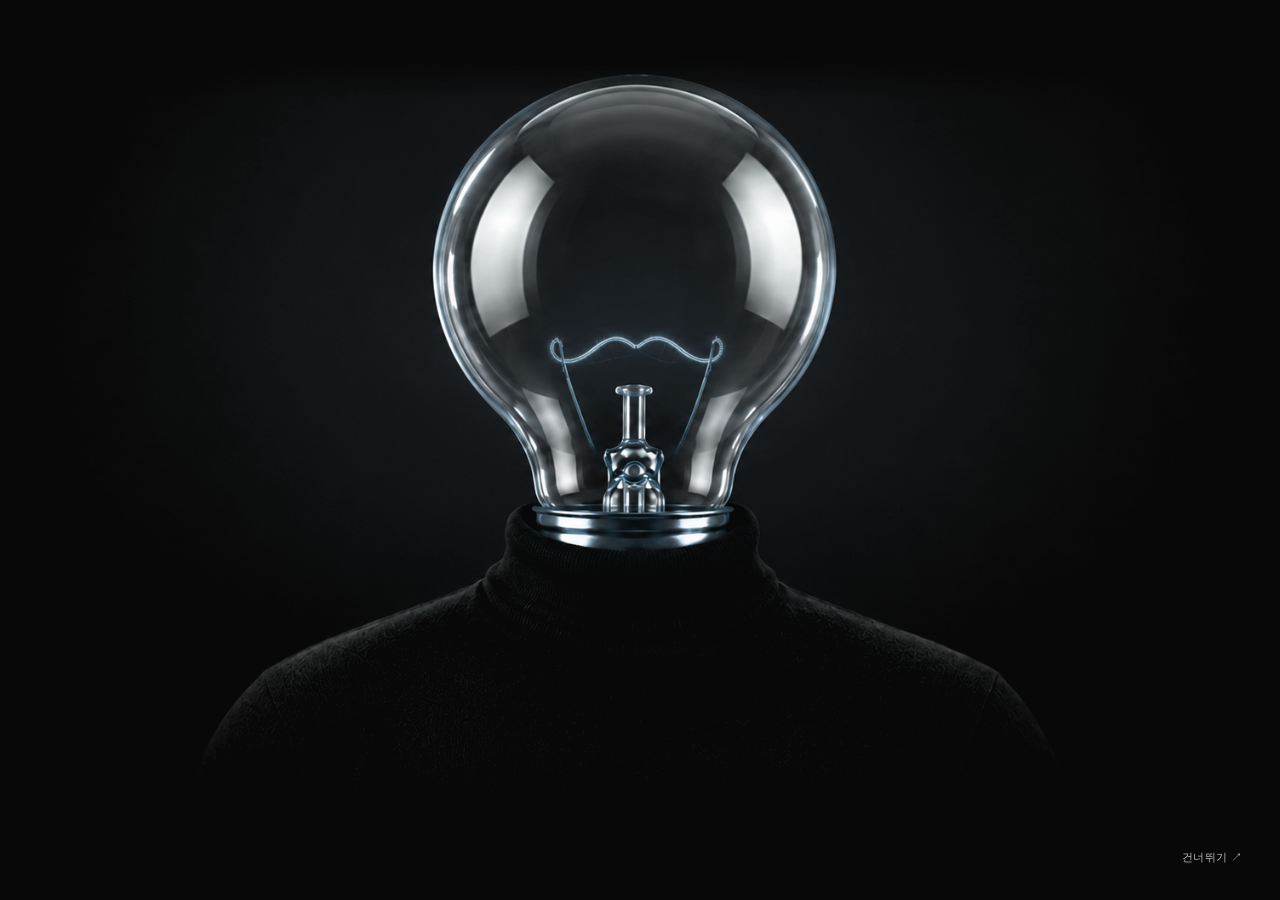
==== commit a2a8960d: "Enlarge flashlight slightly and soften the light falloff" ====
--- a/index.html
+++ b/index.html
@@ -1,6 +1,6 @@
 <!doctype html>
 <html lang="ko">
-<head><script>if(location.protocol==='file:'){location.replace('http://localhost:4173/'+location.search+location.hash);}</script><meta charset="utf-8"><meta name="viewport" content="width=device-width,initial-scale=1"><meta name="theme-color" content="#080808"><meta name="description" content="키워드 하나에서 시작하는 이미지와 읽을거리. 한 화면을 채우는 새로운 영감."><title>Ideation Guy — 아이디어 뽑기</title><link rel="stylesheet" href="style.css?v=flashlight-1"><link rel="stylesheet" href="dark.css?v=wordmark-1"><link rel="stylesheet" href="motion.css?v=2"><script src="runtime-config.js?v=collector-1"></script><script type="module" src="app.js?v=flashlight-size-7"></script></head>
+<head><script>if(location.protocol==='file:'){location.replace('http://localhost:4173/'+location.search+location.hash);}</script><meta charset="utf-8"><meta name="viewport" content="width=device-width,initial-scale=1"><meta name="theme-color" content="#080808"><meta name="description" content="키워드 하나에서 시작하는 이미지와 읽을거리. 한 화면을 채우는 새로운 영감."><title>Ideation Guy — 아이디어 뽑기</title><link rel="stylesheet" href="style.css?v=flashlight-1"><link rel="stylesheet" href="dark.css?v=soft-beam-8"><link rel="stylesheet" href="motion.css?v=2"><script src="runtime-config.js?v=collector-1"></script><script type="module" src="app.js?v=soft-beam-8"></script></head>
 <body class="dark-ui landing intro-playing">
 
 <section id="guyIntro" aria-label="Ideation Guy 인트로" tabindex="-1"><canvas id="introCanvas" aria-hidden="true"></canvas><button id="skipIntro" type="button">건너뛰기 ↗</button></section>
--- a/dark.css
+++ b/dark.css
@@ -67,8 +67,8 @@
 .viewport-wall .reading-open h3{font-size:clamp(13px,1.05vw,17px);line-height:1.55}
 .viewport-wall .reading-excerpt{font-size:12px}
 .viewport-wall .connection-thumbnails img{max-height:110px}
-.flashlight-mask{position:fixed;z-index:6;pointer-events:none;--light-x:-1000px;--light-y:-1000px;background:radial-gradient(circle at var(--light-x) var(--light-y),transparent 0px,transparent var(--light-core,100px),rgba(0,0,0,.18) var(--light-soft,112px),rgba(0,0,0,.72) var(--light-edge,124px),rgba(0,0,0,.9) var(--light-end,136px))}
-.flashlight-mask::after{content:'';position:absolute;inset:0;background:radial-gradient(circle at var(--light-x) var(--light-y),rgba(255,255,255,.04) 0px,rgba(255,255,255,.08) var(--light-core,100px),transparent var(--light-end,136px))}
+.flashlight-mask{position:fixed;z-index:6;pointer-events:none;--light-x:-1000px;--light-y:-1000px;background:radial-gradient(circle at var(--light-x) var(--light-y),transparent 0px,transparent var(--light-core,100px),rgba(0,0,0,.12) var(--light-soft,109px),rgba(0,0,0,.45) var(--light-mid,118px),rgba(0,0,0,.78) var(--light-edge,127px),rgba(0,0,0,.9) var(--light-end,136px))}
+.flashlight-mask::after{content:'';position:absolute;inset:0;background:radial-gradient(circle at var(--light-x) var(--light-y),rgba(255,255,255,.035) 0px,rgba(255,255,255,.02) var(--light-core,100px),transparent var(--light-end,136px))}
 @media(max-width:760px){
  body.dark-ui:not(.landing):not(.drawing) .workspace{display:grid;grid-template-columns:minmax(0,1fr);grid-template-rows:auto minmax(0,1fr);height:100svh}
  body.dark-ui .controls{padding:13px 16px 12px;overflow:hidden}
@@ -88,7 +88,7 @@
  body.dark-ui.landing .guy-brand{margin-bottom:12px}
  body.dark-ui.landing .draw-stage,body.dark-ui.drawing .draw-stage{width:160vw;max-width:none;margin-left:calc((100% - 160vw)/2)}
  body.dark-ui.landing .draw-stage canvas{max-height:56svh}
- .flashlight-mask{background:radial-gradient(circle at var(--light-x) var(--light-y),transparent 0px,transparent var(--light-core,85px),rgba(0,0,0,.18) var(--light-soft,95px),rgba(0,0,0,.72) var(--light-edge,105px),rgba(0,0,0,.9) var(--light-end,115px))}
+ .flashlight-mask{background:radial-gradient(circle at var(--light-x) var(--light-y),transparent 0px,transparent var(--light-core,85px),rgba(0,0,0,.12) var(--light-soft,93px),rgba(0,0,0,.45) var(--light-mid,100px),rgba(0,0,0,.78) var(--light-edge,108px),rgba(0,0,0,.9) var(--light-end,115px))}
 }
 
 body.dark-ui #status{font-size:11px;margin:0 0 9px;min-height:0;color:#bbbbbb}
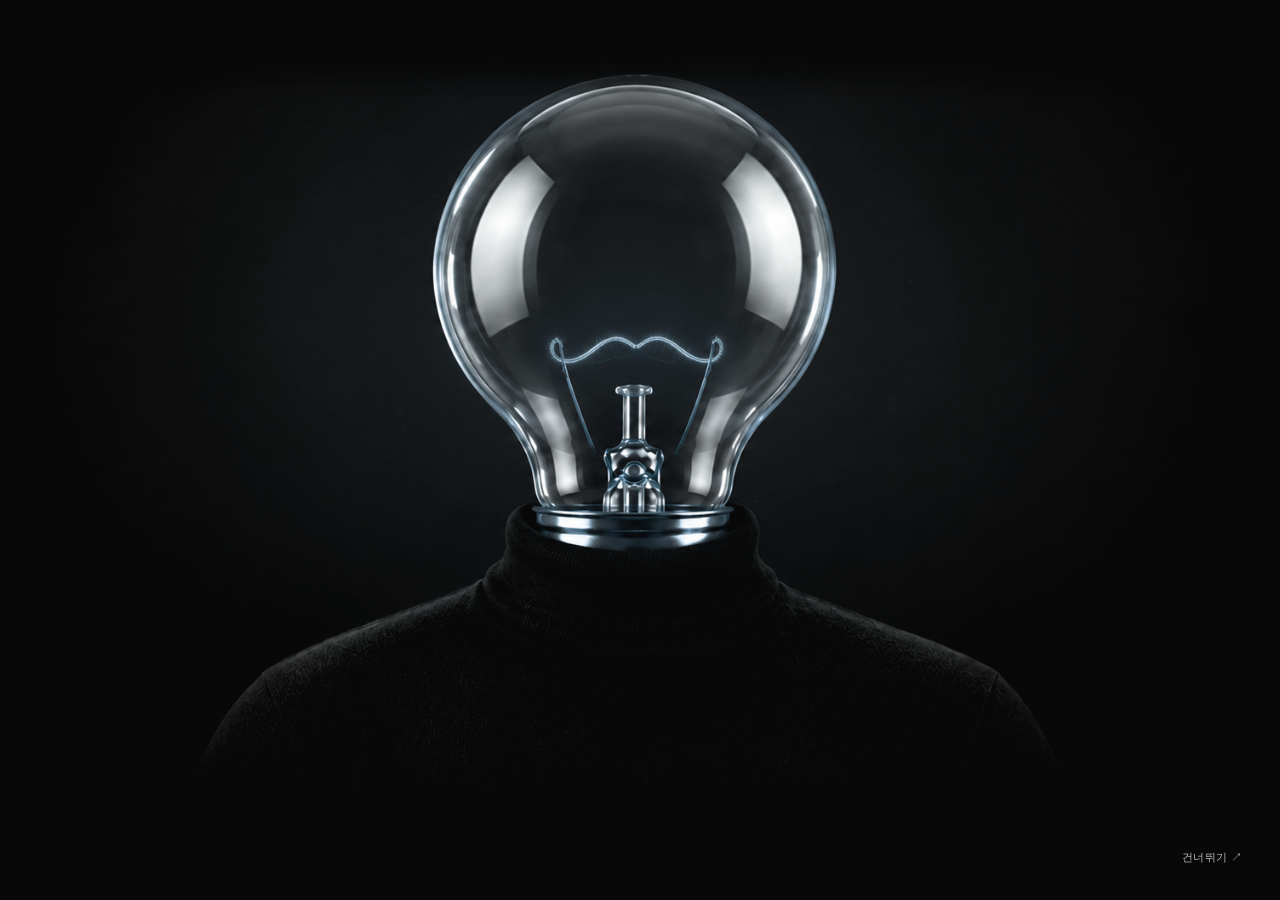
==== commit a8e0eea4: "Apply the selected Syne Art Studio wordmark" ====
--- a/index.html
+++ b/index.html
@@ -1,11 +1,11 @@
 <!doctype html>
 <html lang="ko">
-<head><script>if(location.protocol==='file:'){location.replace('http://localhost:4173/'+location.search+location.hash);}</script><meta charset="utf-8"><meta name="viewport" content="width=device-width,initial-scale=1"><meta name="theme-color" content="#080808"><meta name="description" content="키워드 하나에서 시작하는 이미지와 읽을거리. 한 화면을 채우는 새로운 영감."><title>Ideation Guy — 아이디어 뽑기</title><link rel="stylesheet" href="style.css?v=flashlight-1"><link rel="stylesheet" href="dark.css?v=soft-beam-8"><link rel="stylesheet" href="motion.css?v=2"><script src="runtime-config.js?v=collector-1"></script><script type="module" src="app.js?v=soft-beam-8"></script></head>
+<head><script>if(location.protocol==='file:'){location.replace('http://localhost:4173/'+location.search+location.hash);}</script><meta charset="utf-8"><meta name="viewport" content="width=device-width,initial-scale=1"><meta name="theme-color" content="#080808"><meta name="description" content="키워드 하나에서 시작하는 이미지와 읽을거리. 한 화면을 채우는 새로운 영감."><title>Ideation Guy — 아이디어 뽑기</title><link rel="stylesheet" href="style.css?v=flashlight-1"><link rel="stylesheet" href="dark.css?v=art-studio-2"><link rel="stylesheet" href="motion.css?v=2"><script src="runtime-config.js?v=collector-1"></script><script type="module" src="app.js?v=soft-beam-8"></script></head>
 <body class="dark-ui landing intro-playing">
 
 <section id="guyIntro" aria-label="Ideation Guy 인트로" tabindex="-1"><canvas id="introCanvas" aria-hidden="true"></canvas><button id="skipIntro" type="button">건너뛰기 ↗</button></section>
 <main class="workspace"><aside class="controls">
-<h1 class="guy-brand" aria-label="Ideation Guy"><span class="brand-ideation" aria-hidden="true">IDEATION</span><span class="brand-guy" aria-hidden="true">Guy<span class="guy-brand-dot">.</span></span></h1>
+<h1 class="guy-brand">Ideation Guy<span class="guy-brand-dot" aria-hidden="true">.</span></h1>
 
 <section id="drawStage" class="draw-stage" aria-label="아이디어 전구"><div><canvas id="drawCanvas" width="480" height="480" aria-hidden="true"></canvas><h2 id="drawHeading" hidden></h2><p id="drawMessage" hidden role="status" aria-live="polite"></p></div></section>
 
--- a/dark.css
+++ b/dark.css
@@ -265,12 +265,9 @@
 /* Keep the character's cool bulb light within the black interface. */
 body.dark-ui :is(#introCanvas,#drawCanvas){filter:hue-rotate(175deg) saturate(.55)}
 
-/* An editorial wordmark with a restrained, playful signature. */
-body.dark-ui .guy-brand{display:flex;align-items:baseline;justify-content:flex-start;gap:9px;line-height:1.2;white-space:nowrap}
-body.dark-ui .brand-ideation{font-family:Arial,sans-serif;font-size:11px;font-weight:600;letter-spacing:.17em}
-body.dark-ui .brand-guy{font-family:Georgia,'Times New Roman',serif;font-size:27px;font-weight:400;font-style:italic;letter-spacing:-1.5px}
-body.dark-ui .guy-brand-dot{display:inline-block;margin-left:1px}
-body.dark-ui.landing .guy-brand,body.dark-ui.drawing .guy-brand{display:flex;justify-content:center;gap:11px}
-body.dark-ui.landing .brand-ideation,body.dark-ui.drawing .brand-ideation{font-size:13px;letter-spacing:.20em}
-body.dark-ui.landing .brand-guy,body.dark-ui.drawing .brand-guy{font-size:34px}
-@media(max-width:760px){body.dark-ui .brand-ideation{font-size:10px}body.dark-ui .brand-guy{font-size:24px}body.dark-ui.landing .brand-ideation,body.dark-ui.drawing .brand-ideation{font-size:12px}body.dark-ui.landing .brand-guy,body.dark-ui.drawing .brand-guy{font-size:31px}}
+/* Art Studio wordmark: the selected Syne typography. */
+@font-face{font-family:'Syne';font-style:normal;font-weight:700;font-display:swap;src:url('./assets/fonts/syne-700.ttf') format('truetype')}
+body.dark-ui .guy-brand{display:block;font-family:'Syne',Arial,sans-serif;font-size:23px;font-weight:700;font-style:normal;letter-spacing:-.35px;line-height:1.12;white-space:nowrap;text-align:left}
+body.dark-ui .guy-brand-dot{color:#fff}
+body.dark-ui.landing .guy-brand,body.dark-ui.drawing .guy-brand{display:block;font-family:'Syne',Arial,sans-serif;font-size:44px;font-weight:700;letter-spacing:-1.8px;text-align:center;line-height:1.12}
+@media(max-width:760px){body.dark-ui .guy-brand{font-size:20px}body.dark-ui.landing .guy-brand,body.dark-ui.drawing .guy-brand{font-size:32px;letter-spacing:-1px}}
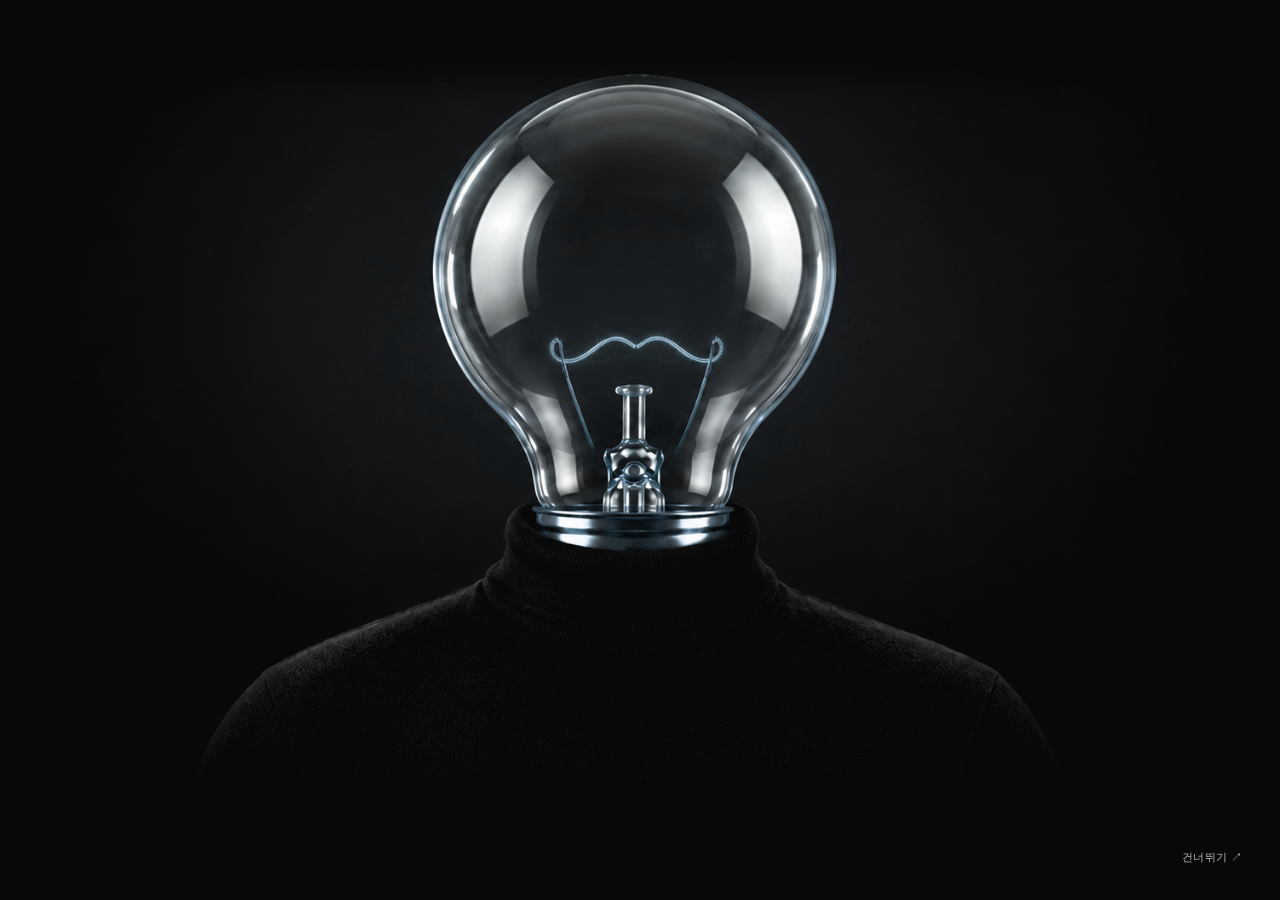
==== commit 072fa9e0: "Add breathing room between wordmark and bulb portrait" ====
--- a/index.html
+++ b/index.html
@@ -1,6 +1,6 @@
 <!doctype html>
 <html lang="ko">
-<head><script>if(location.protocol==='file:'){location.replace('http://localhost:4173/'+location.search+location.hash);}</script><meta charset="utf-8"><meta name="viewport" content="width=device-width,initial-scale=1"><meta name="theme-color" content="#080808"><meta name="description" content="키워드 하나에서 시작하는 이미지와 읽을거리. 한 화면을 채우는 새로운 영감."><title>Ideation Guy — 아이디어 뽑기</title><link rel="stylesheet" href="style.css?v=flashlight-1"><link rel="stylesheet" href="dark.css?v=art-studio-2"><link rel="stylesheet" href="motion.css?v=2"><script src="runtime-config.js?v=collector-1"></script><script type="module" src="app.js?v=soft-beam-8"></script></head>
+<head><script>if(location.protocol==='file:'){location.replace('http://localhost:4173/'+location.search+location.hash);}</script><meta charset="utf-8"><meta name="viewport" content="width=device-width,initial-scale=1"><meta name="theme-color" content="#080808"><meta name="description" content="키워드 하나에서 시작하는 이미지와 읽을거리. 한 화면을 채우는 새로운 영감."><title>Ideation Guy — 아이디어 뽑기</title><link rel="stylesheet" href="style.css?v=flashlight-1"><link rel="stylesheet" href="dark.css?v=art-studio-spacing-3"><link rel="stylesheet" href="motion.css?v=2"><script src="runtime-config.js?v=collector-1"></script><script type="module" src="app.js?v=soft-beam-8"></script></head>
 <body class="dark-ui landing intro-playing">
 
 <section id="guyIntro" aria-label="Ideation Guy 인트로" tabindex="-1"><canvas id="introCanvas" aria-hidden="true"></canvas><button id="skipIntro" type="button">건너뛰기 ↗</button></section>
--- a/dark.css
+++ b/dark.css
@@ -269,5 +269,5 @@
 @font-face{font-family:'Syne';font-style:normal;font-weight:700;font-display:swap;src:url('./assets/fonts/syne-700.ttf') format('truetype')}
 body.dark-ui .guy-brand{display:block;font-family:'Syne',Arial,sans-serif;font-size:23px;font-weight:700;font-style:normal;letter-spacing:-.35px;line-height:1.12;white-space:nowrap;text-align:left}
 body.dark-ui .guy-brand-dot{color:#fff}
-body.dark-ui.landing .guy-brand,body.dark-ui.drawing .guy-brand{display:block;font-family:'Syne',Arial,sans-serif;font-size:44px;font-weight:700;letter-spacing:-1.8px;text-align:center;line-height:1.12}
-@media(max-width:760px){body.dark-ui .guy-brand{font-size:20px}body.dark-ui.landing .guy-brand,body.dark-ui.drawing .guy-brand{font-size:32px;letter-spacing:-1px}}
+body.dark-ui.landing .guy-brand,body.dark-ui.drawing .guy-brand{display:block;font-family:'Syne',Arial,sans-serif;font-size:44px;font-weight:700;letter-spacing:-1.8px;text-align:center;line-height:1.12;margin:0 0 clamp(24px,4svh,40px)}
+@media(max-width:760px){body.dark-ui .guy-brand{font-size:20px}body.dark-ui.landing .guy-brand,body.dark-ui.drawing .guy-brand{font-size:32px;letter-spacing:-1px;margin-bottom:24px}}
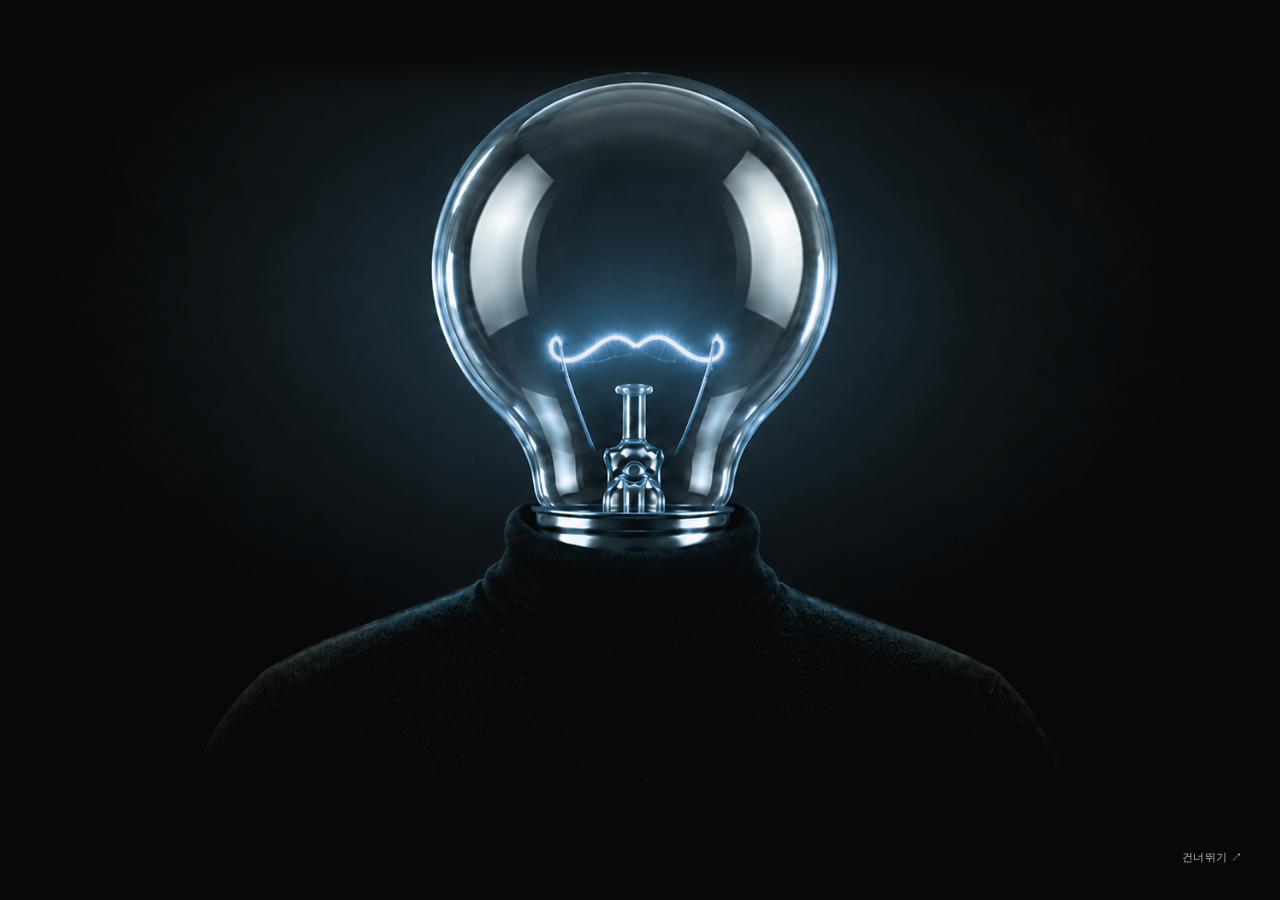
==== commit 51fe2014: "Remove character sway during intro question sequence" ====
--- a/index.html
+++ b/index.html
@@ -1,6 +1,6 @@
 <!doctype html>
 <html lang="ko">
-<head><script>if(location.protocol==='file:'){location.replace('http://localhost:4173/'+location.search+location.hash);}</script><meta charset="utf-8"><meta name="viewport" content="width=device-width,initial-scale=1"><meta name="theme-color" content="#080808"><meta name="description" content="키워드 하나에서 시작하는 이미지와 읽을거리. 한 화면을 채우는 새로운 영감."><title>Ideation Guy — 아이디어 뽑기</title><link rel="stylesheet" href="style.css?v=flashlight-1"><link rel="stylesheet" href="dark.css?v=art-studio-spacing-3"><link rel="stylesheet" href="motion.css?v=2"><script src="runtime-config.js?v=collector-1"></script><script type="module" src="app.js?v=soft-beam-8"></script></head>
+<head><script>if(location.protocol==='file:'){location.replace('http://localhost:4173/'+location.search+location.hash);}</script><meta charset="utf-8"><meta name="viewport" content="width=device-width,initial-scale=1"><meta name="theme-color" content="#080808"><meta name="description" content="키워드 하나에서 시작하는 이미지와 읽을거리. 한 화면을 채우는 새로운 영감."><title>Ideation Guy — 아이디어 뽑기</title><link rel="stylesheet" href="style.css?v=flashlight-1"><link rel="stylesheet" href="dark.css?v=art-studio-spacing-3"><link rel="stylesheet" href="motion.css?v=2"><script src="runtime-config.js?v=collector-1"></script><script type="module" src="app.js?v=steady-intro-9"></script></head>
 <body class="dark-ui landing intro-playing">
 
 <section id="guyIntro" aria-label="Ideation Guy 인트로" tabindex="-1"><canvas id="introCanvas" aria-hidden="true"></canvas><button id="skipIntro" type="button">건너뛰기 ↗</button></section>
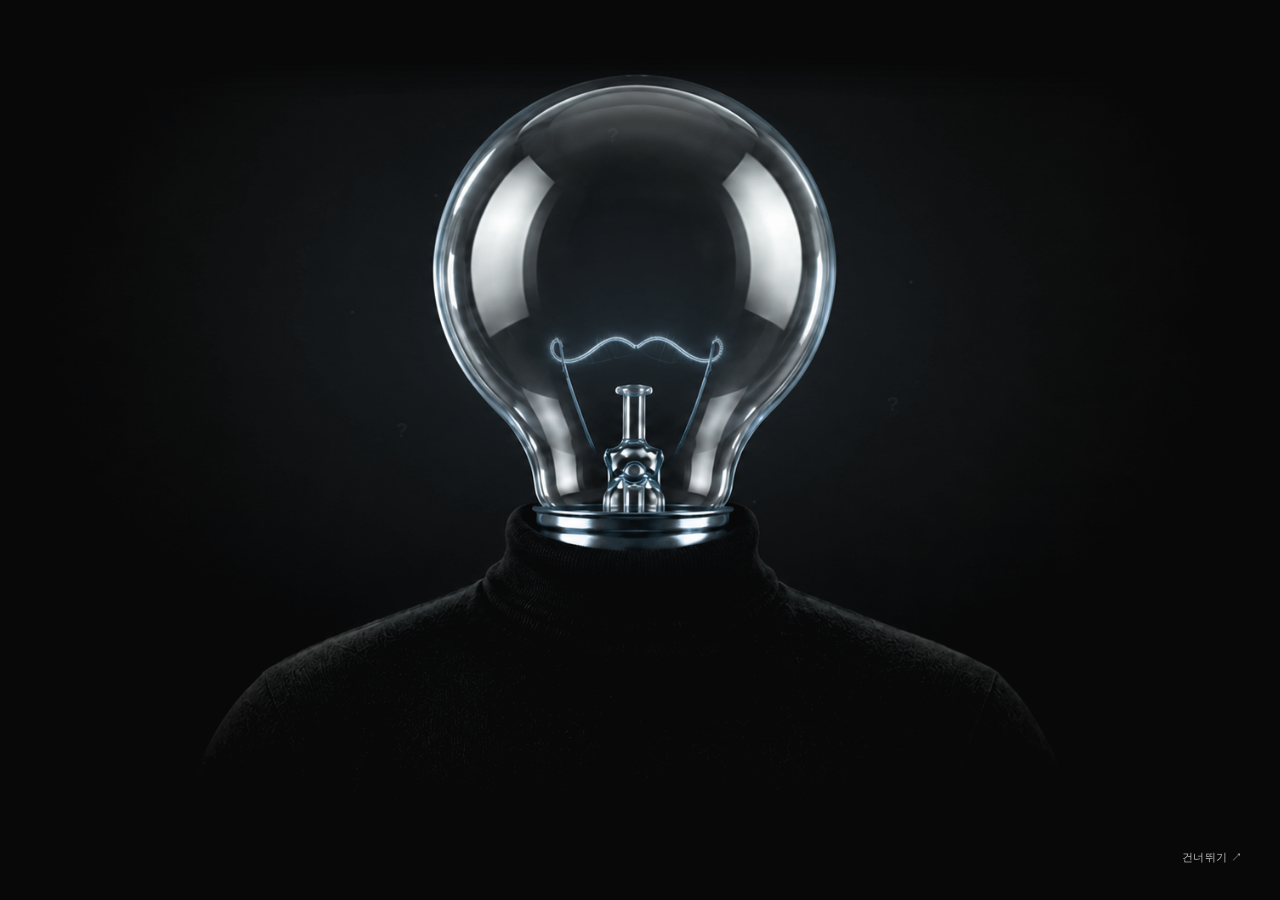
==== commit be9125e2: "Refine landing wordmark size and portrait spacing" ====
--- a/index.html
+++ b/index.html
@@ -1,6 +1,6 @@
 <!doctype html>
 <html lang="ko">
-<head><script>if(location.protocol==='file:'){location.replace('http://localhost:4173/'+location.search+location.hash);}</script><meta charset="utf-8"><meta name="viewport" content="width=device-width,initial-scale=1"><meta name="theme-color" content="#080808"><meta name="description" content="키워드 하나에서 시작하는 이미지와 읽을거리. 한 화면을 채우는 새로운 영감."><title>Ideation Guy — 아이디어 뽑기</title><link rel="stylesheet" href="style.css?v=flashlight-1"><link rel="stylesheet" href="dark.css?v=art-studio-spacing-3"><link rel="stylesheet" href="motion.css?v=2"><script src="runtime-config.js?v=collector-1"></script><script type="module" src="app.js?v=steady-intro-9"></script></head>
+<head><script>if(location.protocol==='file:'){location.replace('http://localhost:4173/'+location.search+location.hash);}</script><meta charset="utf-8"><meta name="viewport" content="width=device-width,initial-scale=1"><meta name="theme-color" content="#080808"><meta name="description" content="키워드 하나에서 시작하는 이미지와 읽을거리. 한 화면을 채우는 새로운 영감."><title>Ideation Guy — 아이디어 뽑기</title><link rel="stylesheet" href="style.css?v=flashlight-1"><link rel="stylesheet" href="dark.css?v=wordmark-spacing-4"><link rel="stylesheet" href="motion.css?v=2"><script src="runtime-config.js?v=collector-1"></script><script type="module" src="app.js?v=steady-intro-9"></script></head>
 <body class="dark-ui landing intro-playing">
 
 <section id="guyIntro" aria-label="Ideation Guy 인트로" tabindex="-1"><canvas id="introCanvas" aria-hidden="true"></canvas><button id="skipIntro" type="button">건너뛰기 ↗</button></section>
--- a/dark.css
+++ b/dark.css
@@ -269,5 +269,5 @@
 @font-face{font-family:'Syne';font-style:normal;font-weight:700;font-display:swap;src:url('./assets/fonts/syne-700.ttf') format('truetype')}
 body.dark-ui .guy-brand{display:block;font-family:'Syne',Arial,sans-serif;font-size:23px;font-weight:700;font-style:normal;letter-spacing:-.35px;line-height:1.12;white-space:nowrap;text-align:left}
 body.dark-ui .guy-brand-dot{color:#fff}
-body.dark-ui.landing .guy-brand,body.dark-ui.drawing .guy-brand{display:block;font-family:'Syne',Arial,sans-serif;font-size:44px;font-weight:700;letter-spacing:-1.8px;text-align:center;line-height:1.12;margin:0 0 clamp(24px,4svh,40px)}
-@media(max-width:760px){body.dark-ui .guy-brand{font-size:20px}body.dark-ui.landing .guy-brand,body.dark-ui.drawing .guy-brand{font-size:32px;letter-spacing:-1px;margin-bottom:24px}}
+body.dark-ui.landing .guy-brand,body.dark-ui.drawing .guy-brand{display:block;font-family:'Syne',Arial,sans-serif;font-size:40px;font-weight:700;letter-spacing:-1.6px;text-align:center;line-height:1.12;margin:0 0 clamp(32px,5svh,48px)}
+@media(max-width:760px){body.dark-ui .guy-brand{font-size:20px}body.dark-ui.landing .guy-brand,body.dark-ui.drawing .guy-brand{font-size:29px;letter-spacing:-.9px;margin-bottom:32px}}
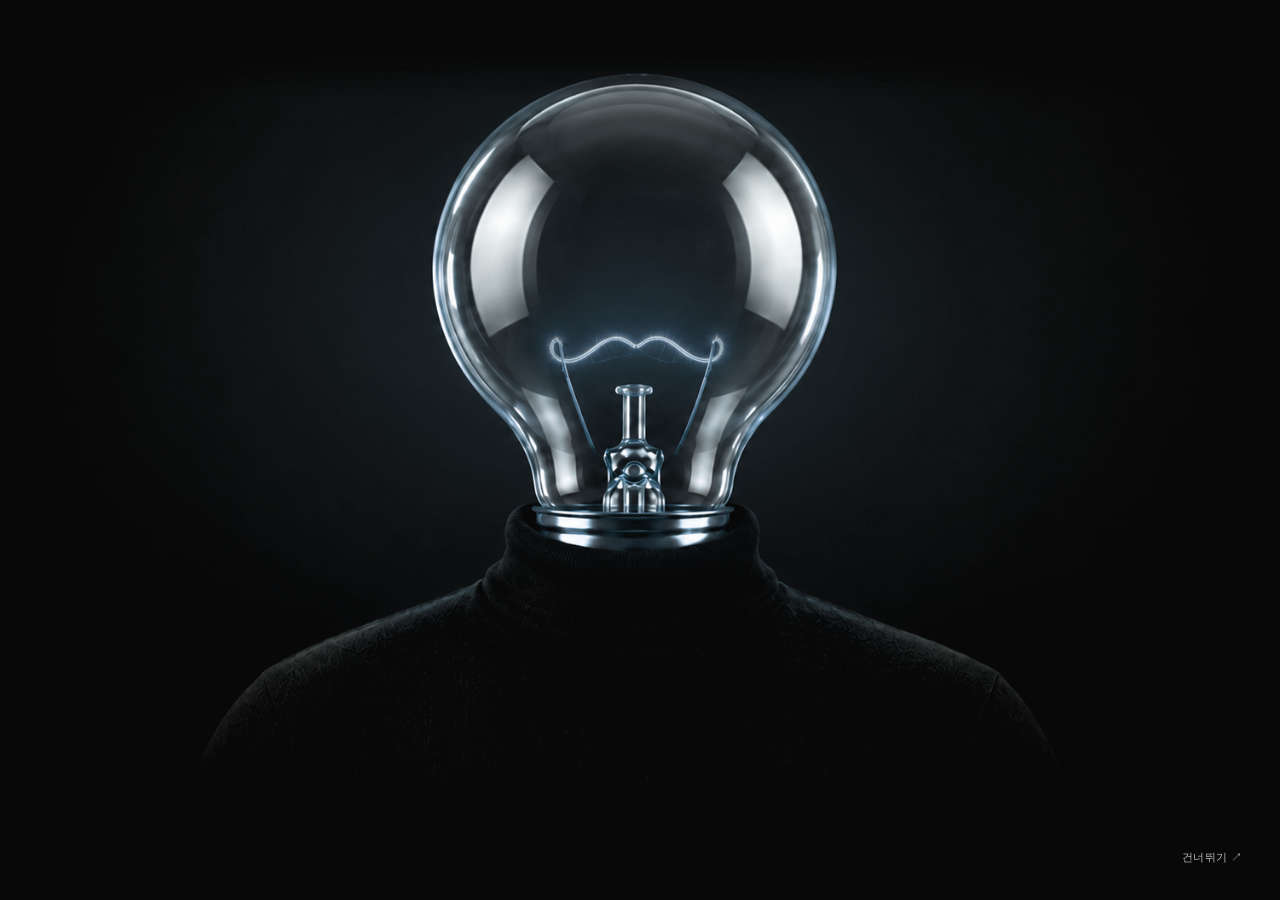
==== commit dba685b5: "Fit saved previews and add moodboard zoom and brainstorming tools" ====
--- a/index.html
+++ b/index.html
@@ -1,6 +1,6 @@
 <!doctype html>
 <html lang="ko">
-<head><script>if(location.protocol==='file:'){location.replace('http://localhost:4173/'+location.search+location.hash);}</script><meta charset="utf-8"><meta name="viewport" content="width=device-width,initial-scale=1"><meta name="theme-color" content="#080808"><meta name="description" content="키워드 하나에서 시작하는 이미지와 읽을거리. 한 화면을 채우는 새로운 영감."><title>Ideation Guy — 아이디어 뽑기</title><link rel="stylesheet" href="style.css?v=flashlight-1"><link rel="stylesheet" href="dark.css?v=wordmark-spacing-4"><link rel="stylesheet" href="motion.css?v=2"><script src="runtime-config.js?v=collector-1"></script><script type="module" src="app.js?v=steady-intro-9"></script></head>
+<head><script>if(location.protocol==='file:'){location.replace('http://localhost:4173/'+location.search+location.hash);}</script><meta charset="utf-8"><meta name="viewport" content="width=device-width,initial-scale=1"><meta name="theme-color" content="#080808"><meta name="description" content="키워드 하나에서 시작하는 이미지와 읽을거리. 한 화면을 채우는 새로운 영감."><title>Ideation Guy — 아이디어 뽑기</title><link rel="stylesheet" href="style.css?v=flashlight-1"><link rel="stylesheet" href="dark.css?v=board-tools-6"><link rel="stylesheet" href="motion.css?v=2"><script src="runtime-config.js?v=collector-1"></script><script type="module" src="app.js?v=board-tools-11"></script></head>
 <body class="dark-ui landing intro-playing">
 
 <section id="guyIntro" aria-label="Ideation Guy 인트로" tabindex="-1"><canvas id="introCanvas" aria-hidden="true"></canvas><button id="skipIntro" type="button">건너뛰기 ↗</button></section>
@@ -33,4 +33,4 @@
 <dialog id="historyDialog" aria-labelledby="historyHeading"><button class="close" id="closeHistory" aria-label="지난 결과 닫기">×</button><h2 id="historyHeading">지난 결과</h2><div id="historyList"></div></dialog>
 <dialog id="mixDialog" aria-labelledby="mixHeading"><button class="close" id="closeMix" aria-label="제작실 닫기">×</button><div id="mixStudio"></div></dialog>
 <dialog id="detail"><button class="close" id="closeDetail" aria-label="상세 보기 닫기">×</button><div id="detailBody"></div></dialog>
-<dialog id="boardDialog" aria-label="무드보드와 브레인스토밍"><div class="board-toolbar"><button id="closeBoard" aria-label="무드보드 닫기">← 돌아가기</button><button id="addBoardNote">메모 추가 +</button><button id="arrangeBoard">정렬하기</button><button id="connectBoard" aria-pressed="false">화살표 연결 →</button><button id="deleteBoardArrow" disabled>선택 연결 삭제</button><span id="boardStatus" role="status"></span></div><div id="boardViewport"><div id="boardSurface"></div><p id="boardEmpty">아이디어를 모아두면 이곳에 펼쳐집니다.</p></div></dialog><a href="privacy.html" class="privacy-link">개인정보처리방침</a><a href="concepts.html" class="concept-link">시안 비교 ↗</a><a href="connections.html" class="connections-link">연결 현황 ↗</a></body></html>
+<dialog id="boardDialog" aria-label="무드보드와 브레인스토밍"><div class="board-toolbar"><button id="closeBoard" aria-label="무드보드 닫기">← 돌아가기</button><button id="addBoardNote">메모 추가 +</button><button id="arrangeBoard">정렬하기</button><button id="connectBoard" aria-pressed="false">화살표 연결 →</button><button id="deleteBoardArrow" disabled>선택 연결 삭제</button><select id="boardNoteType" aria-label="새 메모 종류"><option value="memo">메모</option><option value="idea">아이디어</option><option value="question">질문</option><option value="task">할 일</option></select><button id="addBoardSection">섹션 제목 +</button><button id="addBoardPalette">색상 팔레트 +</button><div class="board-zoom" role="group" aria-label="무드보드 확대와 축소"><button id="boardZoomOut" aria-label="무드보드 축소">−</button><button id="boardZoomReset" aria-label="무드보드 100% 배율"><span id="boardZoomValue">100%</span></button><button id="boardZoomIn" aria-label="무드보드 확대">+</button><button id="boardFit">전체 보기</button><button id="boardFullscreen" aria-pressed="false">화면 채우기</button></div><span id="boardStatus" role="status"></span></div><div id="boardViewport"><div id="boardPlane"><div id="boardSurface"></div></div><p id="boardEmpty">아이디어를 모아두면 이곳에 펼쳐집니다.</p></div></dialog><a href="privacy.html" class="privacy-link">개인정보처리방침</a><a href="concepts.html" class="concept-link">시안 비교 ↗</a><a href="connections.html" class="connections-link">연결 현황 ↗</a></body></html>
--- a/dark.css
+++ b/dark.css
@@ -271,3 +271,36 @@
 body.dark-ui .guy-brand-dot{color:#fff}
 body.dark-ui.landing .guy-brand,body.dark-ui.drawing .guy-brand{display:block;font-family:'Syne',Arial,sans-serif;font-size:40px;font-weight:700;letter-spacing:-1.6px;text-align:center;line-height:1.12;margin:0 0 clamp(32px,5svh,48px)}
 @media(max-width:760px){body.dark-ui .guy-brand{font-size:20px}body.dark-ui.landing .guy-brand,body.dark-ui.drawing .guy-brand{font-size:29px;letter-spacing:-.9px;margin-bottom:32px}}
+
+/* Saved images and drafts remain fully visible in compact, balanced cards. */
+.viewport-wall.collection-wall .image-open img{object-fit:contain}
+.viewport-wall.collection-wall>.connection-card{display:flex;flex-direction:column;background:#161616;border:1px solid #393939;padding:12px;gap:10px}
+.viewport-wall.collection-wall .connection-open{display:flex;flex:1;flex-direction:column;gap:8px;height:auto;min-height:0}
+body.dark-ui .collection-wall .connection-thumbnails{flex:1;min-height:0;height:auto!important;width:100%;overflow:hidden}
+body.dark-ui .collection-wall .connection-thumbnails img{height:100%;max-height:100%;aspect-ratio:auto;object-fit:contain;border:0;padding:0}
+.collection-wall .connection-open h3{margin:0;flex:none;font-size:13px}
+.collection-wall .connection-text{margin:0;-webkit-line-clamp:2;flex:none}
+.collection-wall .remove-connection{flex:none;align-self:flex-start;padding:7px 10px}
+
+/* A zoomable canvas keeps cards, notes and arrows in the same coordinate space. */
+body.dark-ui #boardDialog{display:flex;flex-direction:column}
+body.dark-ui #boardDialog:not([open]){display:none}
+body.dark-ui #boardDialog.board-fullscreen{width:100vw;height:100svh;max-height:100svh;max-width:none;margin:0;border-radius:0;border:0}
+.board-toolbar{flex:none;gap:8px}
+.board-toolbar select{border:1px solid #454545;border-radius:4px;padding:9px 8px;font-size:12px}
+.board-zoom{display:flex;align-items:center;gap:5px;margin-left:auto}
+.board-zoom #boardZoomReset{min-width:65px;font-variant-numeric:tabular-nums}
+body.dark-ui #boardViewport{flex:1;height:auto;min-height:0;cursor:grab}
+#boardViewport.board-panning{cursor:grabbing;user-select:none}
+#boardPlane{position:relative;width:1800px;height:2200px}
+body.dark-ui #boardSurface{position:absolute;left:0;top:0;width:1800px;height:2200px;transform-origin:0 0}
+.board-note-tools{display:flex;gap:8px;align-items:center;padding:10px}
+.board-note-tools select{width:auto;min-width:0;padding:5px;font-size:11px;border:1px solid #666;border-radius:4px}
+.board-note-tools .board-remove{margin:0;padding:4px;background:transparent;cursor:pointer}
+body.dark-ui .board-note[data-tone="blue"]{background:#1b3045}body.dark-ui .board-note[data-tone="purple"]{background:#34283f}body.dark-ui .board-note[data-tone="green"]{background:#233a30}
+body.dark-ui .board-note-section{width:360px;background:transparent;border:0}
+.board-note-section textarea{height:85px!important;min-height:85px;font-size:26px!important;font-weight:700;line-height:1.3}
+.board-palette{display:grid;grid-template-columns:repeat(3,minmax(0,1fr));gap:6px;padding:12px}
+.board-palette label{min-width:0;text-align:center;font-size:9px}
+.board-palette input[type="color"]{display:block;width:100%;height:80px;padding:0;border:0;margin-bottom:8px;cursor:pointer}
+@media(max-width:760px){.board-zoom{margin-left:0;flex-wrap:wrap}.board-toolbar{max-height:160px;overflow:auto}.board-toolbar select{font-size:10px;padding:6px}}
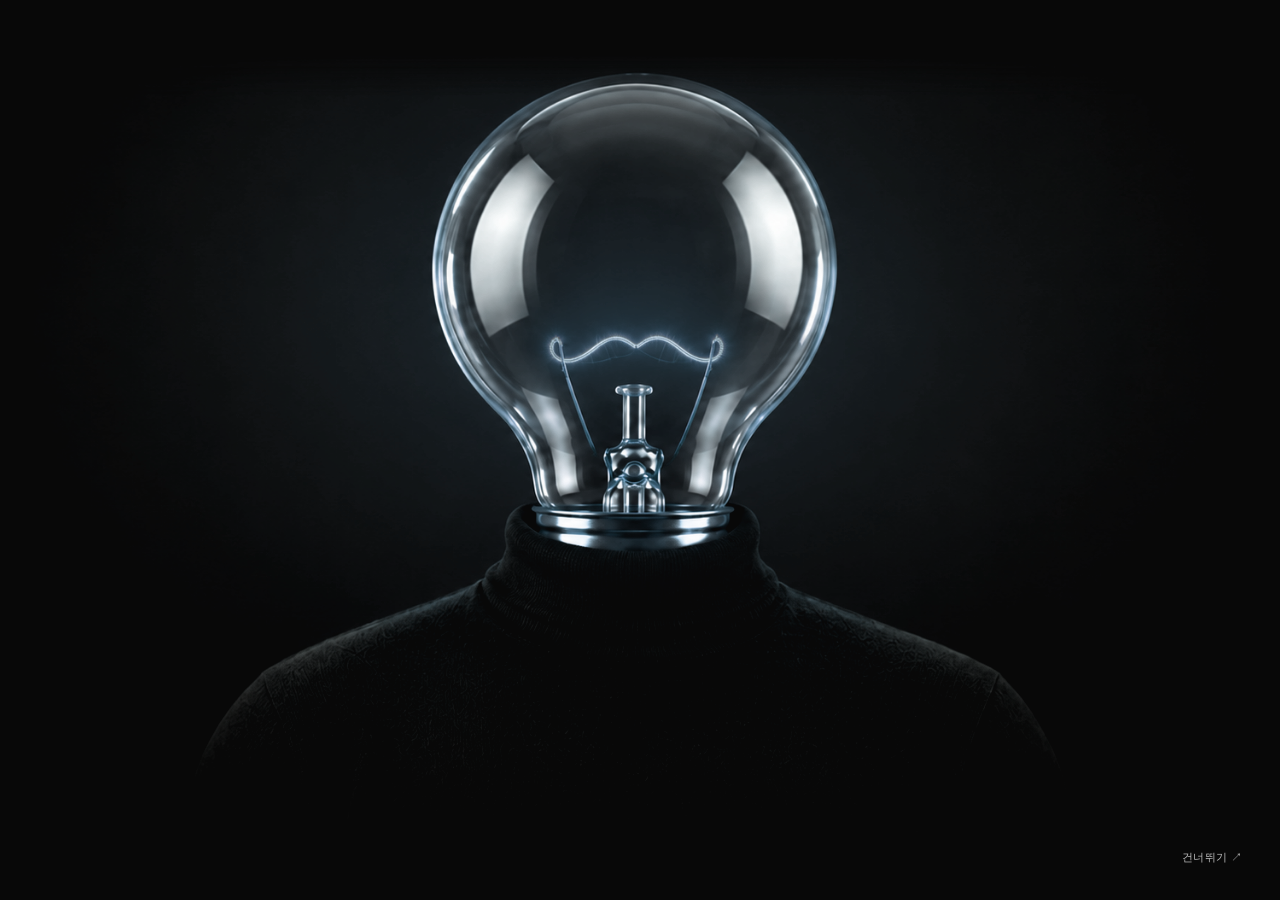
==== commit 30440116: "Refresh deployed moodboard module version" ====
--- a/index.html
+++ b/index.html
@@ -1,6 +1,6 @@
 <!doctype html>
 <html lang="ko">
-<head><script>if(location.protocol==='file:'){location.replace('http://localhost:4173/'+location.search+location.hash);}</script><meta charset="utf-8"><meta name="viewport" content="width=device-width,initial-scale=1"><meta name="theme-color" content="#080808"><meta name="description" content="키워드 하나에서 시작하는 이미지와 읽을거리. 한 화면을 채우는 새로운 영감."><title>Ideation Guy — 아이디어 뽑기</title><link rel="stylesheet" href="style.css?v=flashlight-1"><link rel="stylesheet" href="dark.css?v=board-tools-6"><link rel="stylesheet" href="motion.css?v=2"><script src="runtime-config.js?v=collector-1"></script><script type="module" src="app.js?v=board-tools-11"></script></head>
+<head><script>if(location.protocol==='file:'){location.replace('http://localhost:4173/'+location.search+location.hash);}</script><meta charset="utf-8"><meta name="viewport" content="width=device-width,initial-scale=1"><meta name="theme-color" content="#080808"><meta name="description" content="키워드 하나에서 시작하는 이미지와 읽을거리. 한 화면을 채우는 새로운 영감."><title>Ideation Guy — 아이디어 뽑기</title><link rel="stylesheet" href="style.css?v=flashlight-1"><link rel="stylesheet" href="dark.css?v=board-tools-6"><link rel="stylesheet" href="motion.css?v=2"><script src="runtime-config.js?v=collector-1"></script><script type="module" src="app.js?v=board-tools-12"></script></head>
 <body class="dark-ui landing intro-playing">
 
 <section id="guyIntro" aria-label="Ideation Guy 인트로" tabindex="-1"><canvas id="introCanvas" aria-hidden="true"></canvas><button id="skipIntro" type="button">건너뛰기 ↗</button></section>
